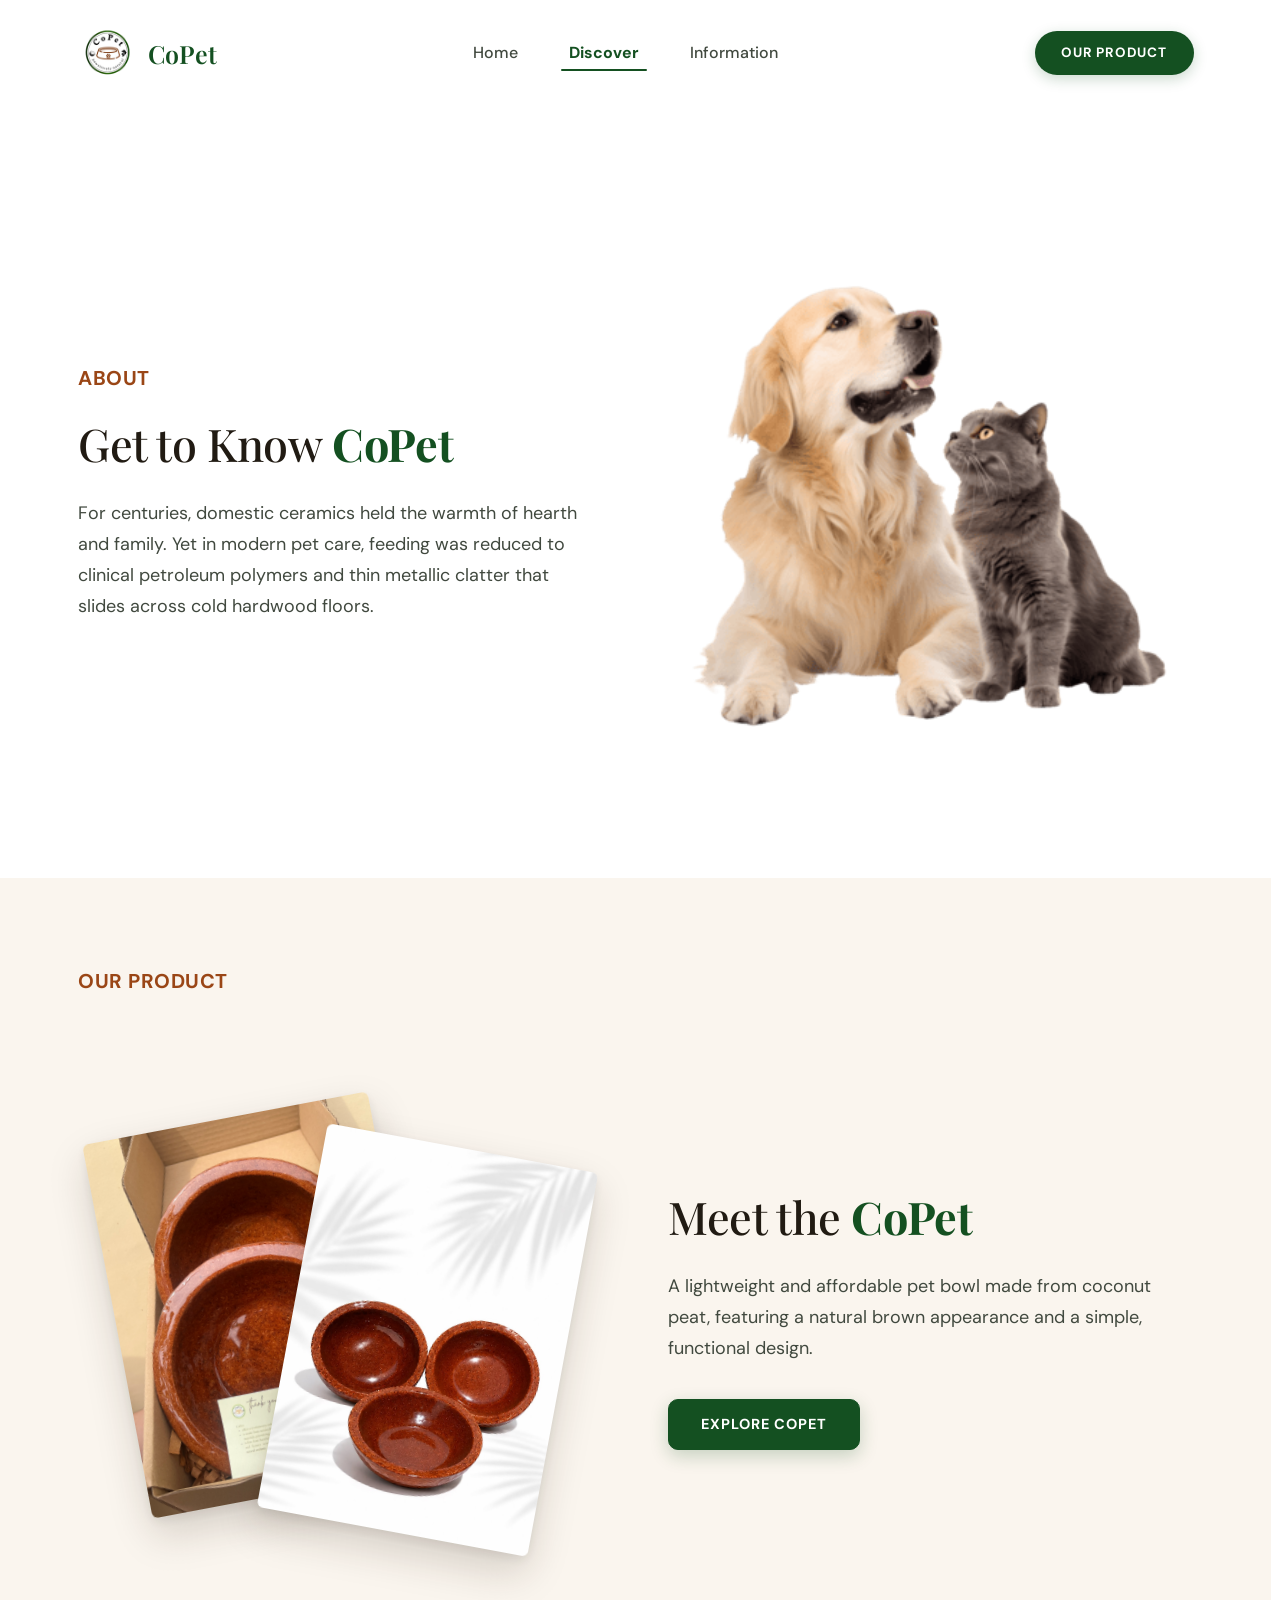
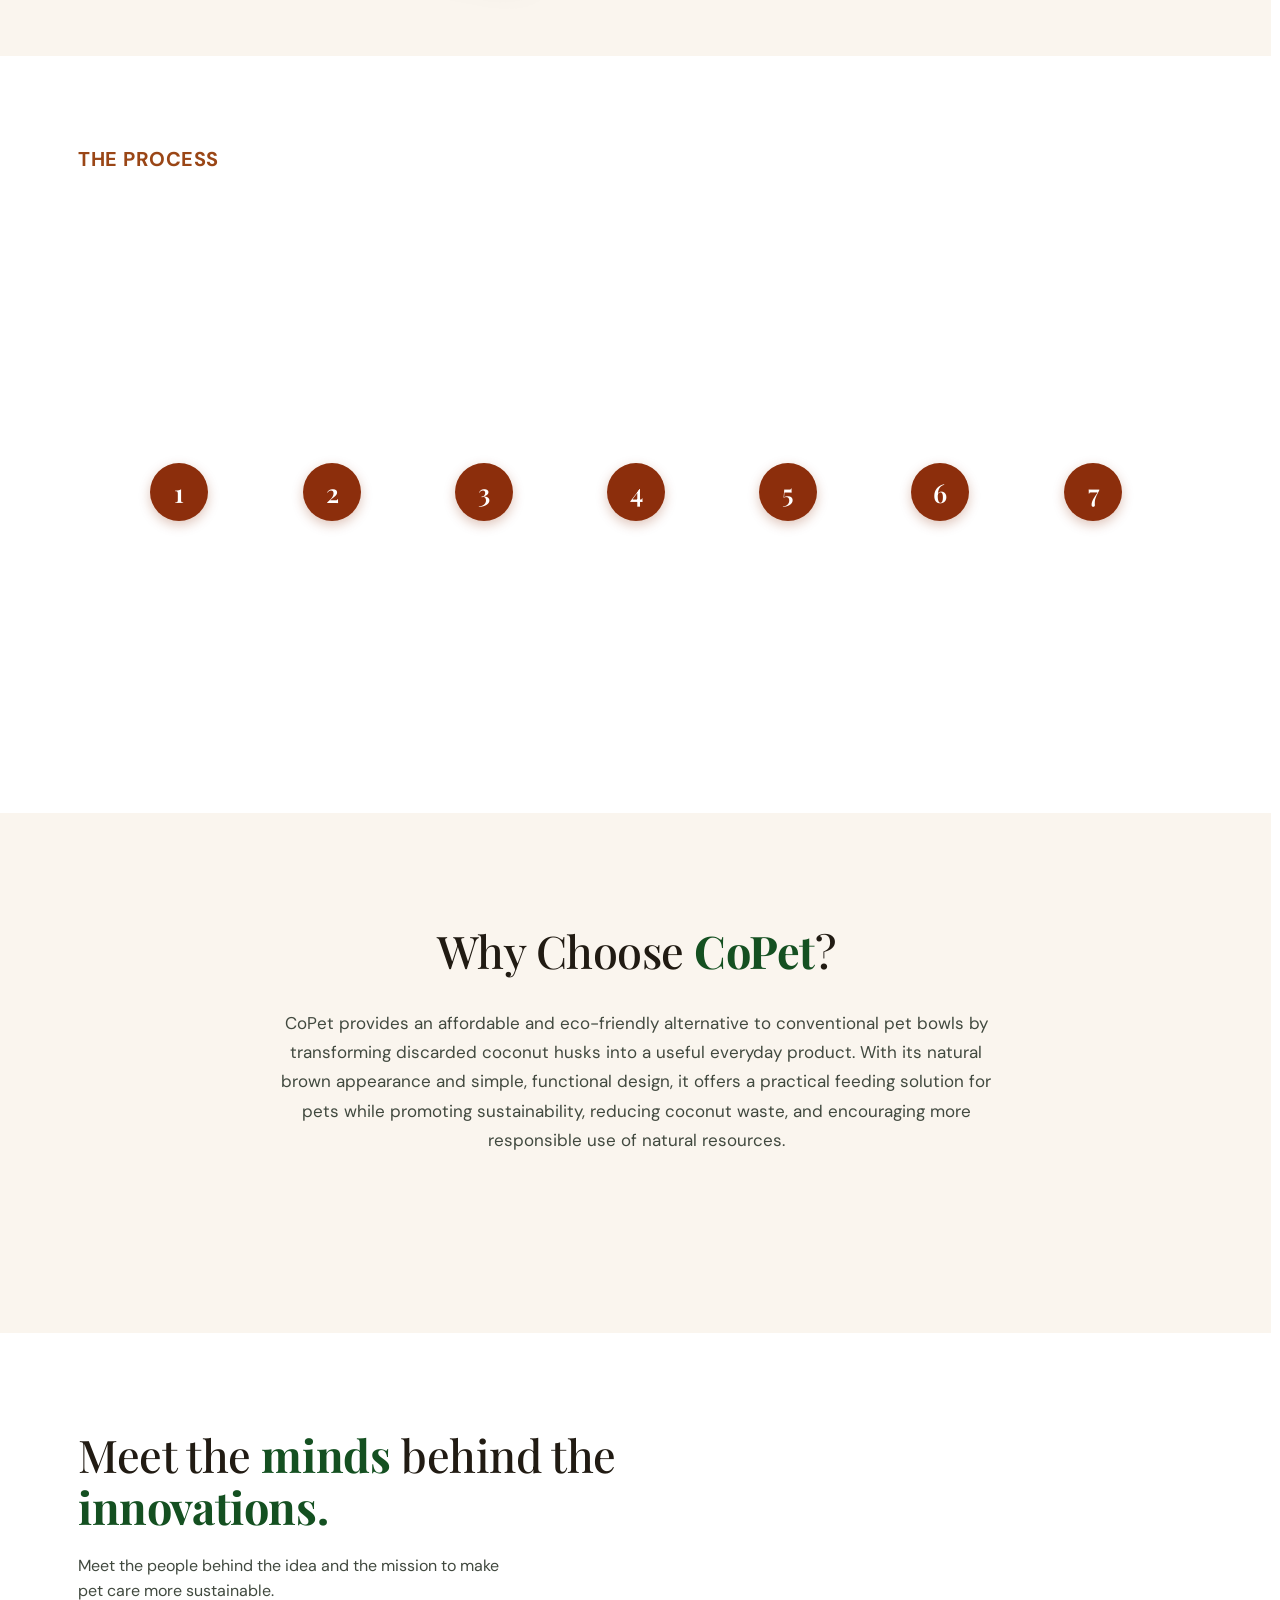
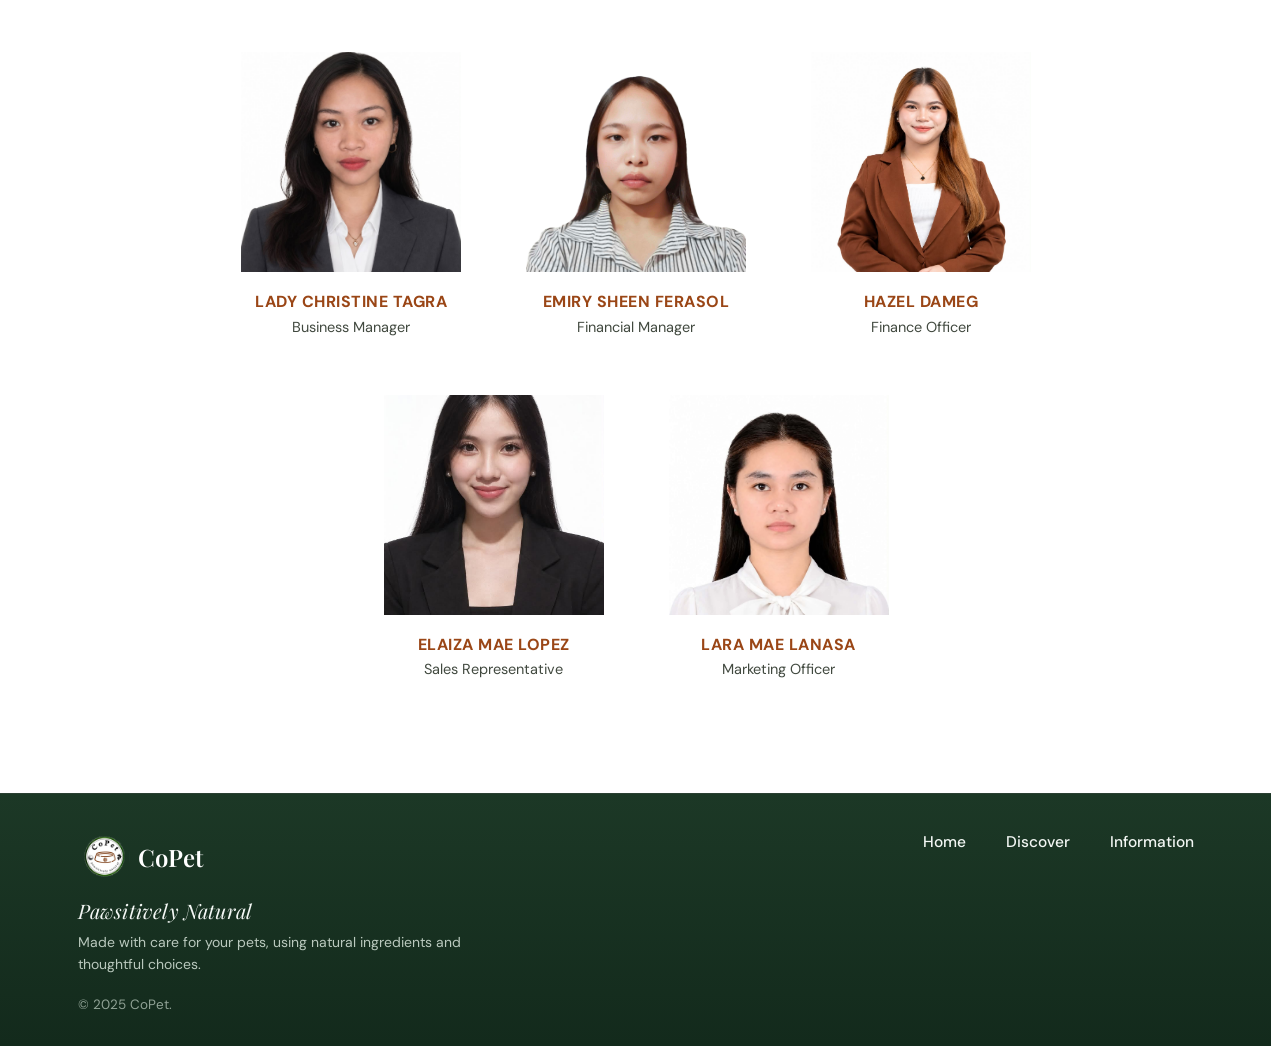
==== discover.html @ f526c0a9 "Initial commit" ====
<!DOCTYPE html>
<html lang="en">
<head>
  <meta charset="UTF-8">
  <meta name="viewport" content="width=device-width, initial-scale=1.0">
  <title>About CoPet - Get to Know CoPet</title>

  <!-- Bootstrap 5 CSS -->
  <link href="https://cdn.jsdelivr.net/npm/bootstrap@5.3.3/dist/css/bootstrap.min.css" rel="stylesheet" integrity="sha384-QWTKZyjpPEjISv5WaRU9OFeRpok6YctnYmDr5pNlyT2bRjXh0JMhjY6hW+ALEwIH" crossorigin="anonymous">

  <!-- Bootstrap Icons -->
  <link rel="stylesheet" href="https://cdn.jsdelivr.net/npm/bootstrap-icons@1.11.3/font/bootstrap-icons.min.css">

  <!-- Custom Stylesheet (Separated CSS) -->
  <link rel="stylesheet" href="css/style.css">
</head>
<body class="bg-white-page">

  <!-- =========================================================================
       HEADER / NAVBAR
       ========================================================================= -->
  <header class="site-header">
    <div class="container">
      <nav class="navbar navbar-expand-lg p-0 align-items-center">
        <!-- Brand Logo & Name -->
        <a class="brand-wrapper" href="index.html" aria-label="CoPet Home">
          <!-- Logo Image -->
          <img src="images/logo.png" alt="CoPet Logo" class="brand-logo-img">
          <span class="brand-title">CoPet</span>
        </a>

        <!-- Mobile Toggler -->
        <button class="navbar-toggler border-0 shadow-none" type="button" data-bs-toggle="collapse" data-bs-target="#navbarContent" aria-controls="navbarContent" aria-expanded="false" aria-label="Toggle navigation">
          <span class="navbar-toggler-icon"></span>
        </button>

        <!-- Navbar Links & Button -->
        <div class="collapse navbar-collapse" id="navbarContent">
          <!-- Centered 3 Horizontal Links: Home, Discover, Information -->
          <ul class="navbar-nav mx-auto align-items-center">
            <li class="nav-item">
              <a class="nav-link" href="index.html">Home</a>
            </li>
            <li class="nav-item">
              <a class="nav-link active" href="discover.html">Discover</a>
            </li>
            <li class="nav-item">
              <a class="nav-link" href="index.html#information">Information</a>
            </li>
          </ul>

          <!-- Right Action Button -->
          <div class="d-flex align-items-center mt-3 mt-lg-0">
            <a href="#our-product" class="btn btn-nav-product">Our Product</a>
          </div>
        </div>
      </nav>
    </div>
  </header>

  <!-- =========================================================================
       ABOUT SECTION
       ========================================================================= -->
  <main class="about-hero-section">
    <div class="container">
      <div class="row align-items-center g-4 g-lg-5">
        <!-- Left Content Column -->
        <div class="col-lg-6">
          <span class="about-label-badge scroll-reveal sr-from-left sr-d1">ABOUT</span>

          <h1 class="about-main-title scroll-reveal sr-d2">
            <span class="lead-text">Get to Know </span><span class="brand-accent">CoPet</span>
          </h1>

          <p class="about-main-description scroll-reveal sr-d3">
            For centuries, domestic ceramics held the warmth of hearth and family. Yet in modern pet care, feeding was reduced to clinical petroleum polymers and thin metallic clatter that slides across cold hardwood floors.
          </p>
        </div>

        <!-- Right Image Column -->
        <div class="col-lg-6 about-image-column scroll-reveal sr-from-right sr-d2">
          <div class="about-pets-container">
            <img 
              src="images/pets.jpg" 
              alt="Golden Retriever and British Shorthair Cat" 
              class="about-pets-image"
              width="504"
              height="504"
            >
          </div>
        </div>
      </div>
    </div>
  </main>

  <!-- =========================================================================
       OUR PRODUCT SECTION
       ========================================================================= -->
  <section id="our-product" class="our-product-section">
    <div class="container">
      <span class="product-label-badge scroll-reveal sr-from-left sr-d1">OUR PRODUCT</span>

      <div class="row align-items-center g-4 g-lg-5 mt-1">
        <!-- Left Column: Overlapping Images -->
        <div class="col-lg-6 product-overlap-column scroll-reveal sr-from-left sr-d2">
          <div class="product-cards-cluster">
            <div class="card-item card-tilt-left">
              <img src="images/product3.jpg" alt="CoPet Box Packaging" class="overlap-img">
            </div>
            <div class="card-item card-tilt-right">
              <img src="images/product2.jpg" alt="CoPet Coconut Peat Pet Bowls" class="overlap-img">
            </div>
          </div>
        </div>

        <!-- Right Column: Content -->
        <div class="col-lg-6 product-text-column scroll-reveal sr-from-right sr-d3">
          <h2 class="product-main-title">
            <span class="lead-text">Meet the </span><span class="brand-accent">CoPet</span>
          </h2>

          <p class="product-main-description">
            A lightweight and affordable pet bowl made from coconut peat, featuring a natural brown appearance and a simple, functional design.
          </p>

          <div class="product-cta-wrapper">
            <a href="index.html#home" class="btn btn-explore-copet">EXPLORE COPET</a>
          </div>
        </div>
      </div>
    </div>
  </section>

  <!-- =========================================================================
       THE PROCESS SECTION
       ========================================================================= -->
  <section id="process" class="innovation-process-section">
    <div class="container">
      <span class="process-label-badge scroll-reveal sr-from-left sr-d1">THE PROCESS</span>

      <h2 class="process-main-title scroll-reveal sr-d2">
        <span class="lead-text">Innovation </span><span class="brand-accent">Process</span>
      </h2>

      <!-- Timeline Track -->
      <div class="process-timeline-wrapper scroll-reveal sr-d3">
        <div class="process-timeline-track">
          <div class="timeline-horizontal-bar"></div>

          <div class="timeline-steps-container">
            <!-- Step 1 -->
            <div class="timeline-step step-top">
              <div class="step-content">
                <p class="step-desc">Gather coconut husks from local sources.</p>
                <h4 class="step-title">COLLECTION</h4>
              </div>
              <div class="step-stem"></div>
              <div class="step-node">1</div>
            </div>

            <!-- Step 2 -->
            <div class="timeline-step step-bottom">
              <div class="step-node">2</div>
              <div class="step-stem"></div>
              <div class="step-content">
                <h4 class="step-title">PREPARATION</h4>
                <p class="step-desc">Clean and process the husks into coconut peat.</p>
              </div>
            </div>

            <!-- Step 3 -->
            <div class="timeline-step step-top">
              <div class="step-content">
                <p class="step-desc">Combine the coconut peat with binding materials.</p>
                <h4 class="step-title">MIXING</h4>
              </div>
              <div class="step-stem"></div>
              <div class="step-node">3</div>
            </div>

            <!-- Step 4 -->
            <div class="timeline-step step-bottom">
              <div class="step-node">4</div>
              <div class="step-stem"></div>
              <div class="step-content">
                <h4 class="step-title">MOLDING</h4>
                <p class="step-desc">Shape the mixture into bowls.</p>
              </div>
            </div>

            <!-- Step 5 -->
            <div class="timeline-step step-top">
              <div class="step-content">
                <p class="step-desc">Allow the bowls to become firm</p>
                <h4 class="step-title">DRYING</h4>
              </div>
              <div class="step-stem"></div>
              <div class="step-node">5</div>
            </div>

            <!-- Step 6 -->
            <div class="timeline-step step-bottom">
              <div class="step-node">6</div>
              <div class="step-stem"></div>
              <div class="step-content">
                <h4 class="step-title">FINISHING</h4>
                <p class="step-desc">Sand the bowls, apply protective coating, and conduct quality inspection.</p>
              </div>
            </div>

            <!-- Step 7 -->
            <div class="timeline-step step-top">
              <div class="step-content">
                <p class="step-desc">Prepare the finished bowls for customers.</p>
                <h4 class="step-title">PACKAGING</h4>
              </div>
              <div class="step-stem"></div>
              <div class="step-node">7</div>
            </div>
          </div>
        </div>
      </div>
    </div>
  </section>

  <!-- =========================================================================
       WHY CHOOSE COPET SECTION
       ========================================================================= -->
  <section class="why-choose-section">
    <div class="container">
      <h2 class="why-choose-title scroll-reveal sr-d1">
        <span class="lead-text">Why Choose </span><span class="brand-accent">CoPet</span><span class="lead-text">?</span>
      </h2>

      <p class="why-choose-description scroll-reveal sr-d2">
        CoPet provides an affordable and eco-friendly alternative to conventional pet bowls by<br class="d-none d-md-block">
        transforming discarded coconut husks into a useful everyday product. With its natural<br class="d-none d-md-block">
        brown appearance and simple, functional design, it offers a practical feeding solution for<br class="d-none d-md-block">
        pets while promoting sustainability, reducing coconut waste, and encouraging more<br class="d-none d-md-block">
        responsible use of natural resources.
      </p>
    </div>

    <div class="why-choose-image-wrap scroll-reveal sr-from-right sr-d3">
      <!-- You mentioned having the pets image overflowing bottom right here -->
    </div>
  </section>

  <!-- =========================================================================
       TEAM SECTION (Meet the minds behind the innovations)
       ========================================================================= -->
  <section class="team-section">
    <div class="container">
      
      <!-- Section Header -->
      <div class="row mb-5 scroll-reveal sr-from-left sr-d1">
        <div class="col-lg-6">
          <h2 class="team-title">
            <span class="lead-text">Meet the </span><span class="brand-accent">minds</span><span class="lead-text"> behind the </span><span class="brand-accent">innovations.</span>
          </h2>
          <p class="team-description">
            Meet the people behind the idea and the mission to make pet care more sustainable.
          </p>
        </div>
      </div>

      <!-- Team Members Grid -->
      <div class="team-grid-wrapper scroll-reveal sr-d2">
        
        <!-- Top Row (3 Members) -->
        <div class="row justify-content-center gx-4 gy-5">
          <!-- Member 1 -->
          <div class="col-6 col-md-4 col-lg-3">
            <div class="team-card">
              <img src="images/1.jpg" alt="Lady Christine Tagra" class="team-img">
              <h3 class="team-name">LADY CHRISTINE TAGRA</h3>
              <p class="team-role">Business Manager</p>
            </div>
          </div>
          
          <!-- Member 2 -->
          <div class="col-6 col-md-4 col-lg-3">
            <div class="team-card">
              <img src="images/2.jpg" alt="Emiry Sheen Ferasol" class="team-img">
              <h3 class="team-name">EMIRY SHEEN FERASOL</h3>
              <p class="team-role">Financial Manager</p>
            </div>
          </div>
          
          <!-- Member 3 -->
          <div class="col-6 col-md-4 col-lg-3">
            <div class="team-card">
              <img src="images/3.jpg" alt="Hazel Dameg" class="team-img">
              <h3 class="team-name">HAZEL DAMEG</h3>
              <p class="team-role">Finance Officer</p>
            </div>
          </div>
        </div>

        <!-- Bottom Row (2 Members) -->
        <div class="row justify-content-center gx-4 gy-5 mt-2">
          <!-- Member 4 -->
          <div class="col-6 col-md-4 col-lg-3">
            <div class="team-card">
              <img src="images/4.jpg" alt="Elaiza Mae Lopez" class="team-img">
              <h3 class="team-name">ELAIZA MAE LOPEZ</h3>
              <p class="team-role">Sales Representative</p>
            </div>
          </div>
          
          <!-- Member 5 -->
          <div class="col-6 col-md-4 col-lg-3">
            <div class="team-card">
              <img src="images/5.jpg" alt="Lara Mae Lanasa" class="team-img">
              <h3 class="team-name">LARA MAE LANASA</h3>
              <p class="team-role">Marketing Officer</p>
            </div>
          </div>
        </div>

      </div>
    </div>
  </section>

  <!-- =========================================================================
       FOOTER
       ========================================================================= -->
  <footer id="information" class="site-footer">
    <div class="container">
      <div class="row align-items-start g-4">
        <!-- Left Side -->
        <div class="col-lg-7">
          <div class="d-flex align-items-center gap-2 mb-2">
            <img src="images/logo.png" alt="CoPet White Logo" class="footer-logo-img">
            <span class="footer-brand-title">CoPet</span>
          </div>

          <h3 class="footer-tagline">Pawsitively Natural</h3>

          <p class="footer-description">
            Made with care for your pets, using natural ingredients and thoughtful choices.
          </p>

          <p class="footer-copyright">
            &copy; 2025 CoPet.
          </p>
        </div>

        <!-- Right Side -->
        <div class="col-lg-5 d-flex justify-content-lg-end">
          <nav class="footer-nav" aria-label="Footer Navigation">
            <a href="index.html" class="footer-nav-link">Home</a>
            <a href="discover.html" class="footer-nav-link">Discover</a>
            <a href="index.html#information" class="footer-nav-link">Information</a>
          </nav>
        </div>
      </div>
    </div>
  </footer>

  <!-- Bootstrap 5 Bundle JS -->
  <script src="https://cdn.jsdelivr.net/npm/bootstrap@5.3.3/dist/js/bootstrap.bundle.min.js" integrity="sha384-YvpcrYf0tY3lHB60NNkmXc5s9fDVZLESaAA55NDzOxhy9GkcIdslK1eN7N6jIeHz" crossorigin="anonymous"></script>

  <!-- Custom JavaScript -->
  <script src="js/script.js"></script>
</body>
</html>
---- css/style.css ----
/* ==========================================================================
   CoPet - Modern Landing Page Stylesheet
   Separated CSS for Clean Customization & Maintenance
   ========================================================================== */

/* --- Google Fonts Import --- */
@import url('https://fonts.googleapis.com/css2?family=DM+Sans:ital,opsz,wght@0,9..40,400;0,9..40,500;0,9..40,700;1,9..40,400;1,9..40,700&family=Playfair+Display:ital,wght@0,400;0,500;0,600;0,700;1,400;1,600&display=swap');

/* --- Root Variables (Design Tokens from Specifications) --- */
:root {
  /* Colors */
  --color-primary: #145021;          /* CoPet Brand Green */
  --color-primary-hover: #0d3816;    /* Darker shade for hover */
  --color-primary-light: #1f6b30;    /* Lighter green accent */
  --color-heading: #211B13;          /* Dark rich text for headlines */
  --color-text-muted: #41493F;       /* Inactive nav / secondary body text */
  --color-body-text: #4A433D;        /* Hero paragraph text */
  --color-bg-base: #FAF5EE;          /* Creamy base background */
  --color-bg-gradient-peach: #FDE8D7;/* Warm glow accent */
  --color-white: #FFFFFF;
  --color-footer-bg: #1B3525;        /* Deep natural forest green for footer */
  --color-footer-text: #BAC9BE;      /* Muted footer copy */
  --color-footer-heading: #F3F7F4;

  /* Typography */
  --font-serif: 'Playfair Display', Georgia, serif;
  --font-sans: 'DM Sans', -apple-system, BlinkMacSystemFont, "Segoe UI", Roboto, sans-serif;

  /* Transitions */
  --transition-fast: 0.25s cubic-bezier(0.4, 0, 0.2, 1);
  --transition-smooth: 0.4s cubic-bezier(0.16, 1, 0.3, 1);
  --transition-bounce: 0.5s cubic-bezier(0.34, 1.56, 0.64, 1);
}

/* --- Base & Reset --- */
* {
  box-sizing: border-box;
  margin: 0;
  padding: 0;
}

::selection {
  background-color: var(--color-primary);
  color: #FFFFFF;
}

::-moz-selection {
  background-color: var(--color-primary);
  color: #FFFFFF;
}

/* Custom Smooth Scrollbar */
::-webkit-scrollbar {
  width: 9px;
}

::-webkit-scrollbar-track {
  background: var(--color-bg-base);
}

::-webkit-scrollbar-thumb {
  background: rgba(20, 80, 33, 0.45);
  border-radius: 6px;
  border: 2px solid var(--color-bg-base);
}

::-webkit-scrollbar-thumb:hover {
  background: var(--color-primary);
}

html {
  scroll-behavior: smooth;
  overflow-y: scroll; /* Locks scrollbar track so content never shifts horizontally between pages */
  scrollbar-gutter: stable;
}

body {
  font-family: var(--font-sans);
  background-color: var(--color-bg-base);
  color: var(--color-body-text);
  overflow-x: hidden;
  -webkit-font-smoothing: antialiased;
  -moz-osx-font-smoothing: grayscale;
  text-rendering: optimizeLegibility;
}

/* ==========================================================================
   HEADER & NAVBAR
   ========================================================================== */
.site-header {
  background: var(--color-bg-base);
  padding: 1.5rem 0 1rem 0;
  position: relative;
  z-index: 100;
  transition: all var(--transition-smooth);
}

.site-header.scrolled {
  position: sticky;
  top: 0;
  padding: 0.85rem 0;
  background: rgba(250, 245, 238, 0.92);
  backdrop-filter: blur(14px);
  -webkit-backdrop-filter: blur(14px);
  border-bottom: 1px solid rgba(20, 80, 33, 0.08);
  box-shadow: 0 4px 24px rgba(20, 80, 33, 0.05);
}

/* Brand Logo */
.brand-wrapper {
  display: inline-flex;
  align-items: center;
  gap: 0.75rem;
  text-decoration: none;
  transition: transform var(--transition-fast);
}

.brand-wrapper:hover {
  transform: scale(1.02);
}

.brand-logo-img {
  width: 58px;
  height: 58px;
  object-fit: contain;
  border-radius: 50%;
  transition: transform 0.4s cubic-bezier(0.34, 1.56, 0.64, 1);
}

.brand-wrapper:hover .brand-logo-img {
  transform: rotate(-8deg) scale(1.05);
}

.brand-title {
  font-family: var(--font-serif);
  font-weight: 600; /* Playfair Display semibold */
  font-size: 25px;   /* Exactly 25px */
  color: var(--color-primary); /* #145021 */
  letter-spacing: -0.2px;
  margin-bottom: 0;
  line-height: 1;
}

/* Navbar Nav Links */
.navbar-nav {
  gap: 2.2rem;
}

.navbar-nav .nav-item {
  display: flex;
  justify-content: center;
  align-items: center;
}

/* Stable item widths to prevent 1px micro-shift when toggling bold active state */
.navbar-nav .nav-item:nth-child(1) {
  min-width: 54px;
}
.navbar-nav .nav-item:nth-child(2) {
  min-width: 76px;
}
.navbar-nav .nav-item:nth-child(3) {
  min-width: 96px;
}

.nav-item .nav-link {
  font-family: var(--font-sans);
  font-size: 16px;
  font-weight: 500; /* Medium for inactive */
  color: var(--color-text-muted); /* #41493F */
  padding: 0.4rem 0;
  position: relative;
  transition: color var(--transition-fast);
  text-decoration: none;
  white-space: nowrap;
}

/* Inactive nav link hover */
.nav-item .nav-link:hover {
  color: var(--color-primary);
}

/* Active Nav Link State */
.nav-item .nav-link.active {
  font-weight: 700; /* Bold */
  color: var(--color-primary); /* #145021 */
}

/* Elegant active line indicator */
.nav-item .nav-link::after {
  content: '';
  position: absolute;
  bottom: 0;
  left: 0;
  width: 0;
  height: 2px;
  background-color: var(--color-primary);
  border-radius: 2px;
  transition: width var(--transition-smooth);
}

.nav-item .nav-link.active::after,
.nav-item .nav-link:hover::after {
  width: 100%;
}

/* Navbar Action Button: "Our Product" */
.btn-nav-product {
  background-color: var(--color-primary); /* #145021 */
  color: var(--color-white);
  font-family: var(--font-sans);
  font-size: 13.5px;
  font-weight: 700;
  text-transform: uppercase;
  letter-spacing: 0.8px;
  padding: 0.65rem 1.6rem;
  min-width: 136px; /* Stable width to eliminate any button size difference */
  text-align: center;
  border-radius: 30px; /* Pill shape as in mockup */
  border: 1px solid transparent;
  transition: all 0.35s cubic-bezier(0.16, 1, 0.3, 1);
  box-shadow: 0 4px 14px rgba(20, 80, 33, 0.22);
  display: inline-flex;
  align-items: center;
  justify-content: center;
  position: relative;
  overflow: hidden;
}

.btn-nav-product:hover {
  background-color: var(--color-primary-hover);
  color: var(--color-white);
  transform: translateY(-2px) scale(1.02);
  box-shadow: 0 8px 22px rgba(20, 80, 33, 0.35);
}

.btn-nav-product:active {
  transform: translateY(0);
}

/* ==========================================================================
   HERO SECTION
   ========================================================================== */
.hero-section {
  position: relative;
  background: radial-gradient(
    circle at 82% 45%,
    var(--color-bg-gradient-peach) 0%,
    rgba(253, 232, 215, 0.5) 35%,
    var(--color-bg-base) 70%
  );
  padding: 4.5rem 0 3.5rem 0;
  min-height: calc(100vh - 120px);
  display: flex;
  align-items: center;
  overflow: hidden;
}

/* Subtle background accent glow */
.hero-glow-blob {
  position: absolute;
  top: 10%;
  right: 2%;
  width: 580px;
  height: 580px;
  background: radial-gradient(circle, rgba(255, 215, 185, 0.55) 0%, rgba(253, 232, 215, 0.3) 45%, rgba(250, 245, 238, 0) 72%);
  filter: blur(60px);
  pointer-events: none;
  z-index: 1;
  animation: ambientFloat 9s ease-in-out infinite alternate;
}

@keyframes ambientFloat {
  0% { transform: translate(0, 0) scale(1); }
  50% { transform: translate(-25px, 18px) scale(1.06); }
  100% { transform: translate(15px, -15px) scale(0.96); }
}

.hero-content {
  position: relative;
  z-index: 2;
}

/* Hero Headline */
.hero-title {
  font-family: var(--font-serif);
  font-weight: 600; /* Playfair Display semibold */
  font-size: 50px;   /* 50px as requested */
  color: var(--color-heading); /* #211B13 */
  line-height: 1.15;
  letter-spacing: -0.025em;
  text-wrap: balance;
  margin-bottom: 1.75rem;
}

/* Hero Paragraph / Subtext */
.hero-description {
  font-family: var(--font-sans);
  font-weight: 400; /* DM Sans regular */
  font-size: 19px;   /* 19px as requested */
  color: var(--color-text-muted);
  line-height: 1.68;
  letter-spacing: -0.01em;
  max-width: 530px;
  margin-bottom: 2.5rem;
}

/* Hero CTA Button Container */
.hero-cta-wrapper {
  margin-top: 1rem;
}

/* Hero CTA Button (Discover CoPet) */
.btn-discover-copet {
  background-color: var(--color-primary); /* #145021 */
  color: var(--color-white);
  border-radius: 4px; /* Corner radius 4 as instructed */
  border: 1px solid var(--color-primary);
  font-family: var(--font-sans);
  font-size: 15px;
  font-weight: 700;
  letter-spacing: 1.2px;
  text-transform: uppercase;
  padding: 0.95rem 2.4rem; /* Slightly larger size as requested */
  display: inline-flex;
  align-items: center;
  justify-content: center;
  gap: 0.75rem;
  position: relative;
  overflow: hidden;
  transition: all 0.35s cubic-bezier(0.16, 1, 0.3, 1);
  box-shadow: 0 6px 16px rgba(20, 80, 33, 0.22);
  text-decoration: none;
  cursor: pointer;
}

/* Subtle gloss shimmer reflection on hover */
.btn-discover-copet::before {
  content: '';
  position: absolute;
  top: 0;
  left: -120%;
  width: 100%;
  height: 100%;
  background: linear-gradient(120deg, transparent, rgba(255, 255, 255, 0.2), transparent);
  transition: all 0.65s ease;
}

.btn-discover-copet:hover::before {
  left: 120%;
}

.btn-discover-copet .btn-arrow {
  color: var(--color-white);
  font-size: 18px;
  line-height: 1;
  transition: transform 0.3s cubic-bezier(0.16, 1, 0.3, 1);
}

.btn-discover-copet:hover {
  background-color: var(--color-primary-hover);
  color: var(--color-white);
  transform: translateY(-3px) scale(1.01);
  box-shadow: 0 12px 28px rgba(20, 80, 33, 0.35);
}

.btn-discover-copet:hover .btn-arrow {
  transform: translateX(7px);
}

.btn-discover-copet:active {
  transform: translateY(0) scale(0.99);
}

/* Centered CTA Section before Footer (Smooth layout transition) */
.hero-centered-action {
  text-align: center;
  padding: 2rem 0 3.5rem 0;
  position: relative;
  z-index: 5;
}

/* Hero Media / Image Column */
.hero-image-column {
  position: relative;
  z-index: 2;
  display: flex;
  align-items: center;
  justify-content: center;
}

.hero-image-container {
  position: relative;
  width: 100%;
  max-width: 580px;
  display: flex;
  justify-content: center;
  align-items: center;
}

/* Realistic floor contact shadow beneath bowls */
.product-floor-shadow {
  position: absolute;
  bottom: -10px;
  left: 12%;
  width: 76%;
  height: 34px;
  background: radial-gradient(ellipse at center, rgba(65, 28, 8, 0.28) 0%, rgba(65, 28, 8, 0.1) 45%, transparent 75%);
  filter: blur(10px);
  border-radius: 50%;
  pointer-events: none;
  z-index: 1;
  animation: shadowPulse 6s ease-in-out infinite alternate;
}

@keyframes shadowPulse {
  0% {
    transform: scale(1);
    opacity: 0.85;
  }
  50% {
    transform: scale(0.92);
    opacity: 0.65;
  }
  100% {
    transform: scale(0.85);
    opacity: 0.5;
  }
}

.hero-product-img {
  width: 100%;
  height: auto;
  display: block;
  position: relative;
  z-index: 2;
  filter: drop-shadow(0 22px 36px rgba(84, 39, 12, 0.16));
  animation: floatBowls 6s ease-in-out infinite alternate;
  will-change: transform;
}

/* Soft floating animation for bowls */
@keyframes floatBowls {
  0% {
    transform: translateY(0px) rotate(0deg);
  }
  50% {
    transform: translateY(-8px) rotate(0.4deg);
  }
  100% {
    transform: translateY(-14px) rotate(-0.3deg);
  }
}

/* ==========================================================================
   FOOTER (Sleeker reduced padding & clear PNG logo presentation)
   ========================================================================== */
.site-footer {
  background: linear-gradient(180deg, #1C3826 0%, #132A1C 100%); /* Deep rich gradient */
  color: var(--color-footer-text);
  padding: 2.3rem 0 1.9rem 0; /* Reduced, sleek & well-balanced padding */
  position: relative;
  z-index: 10;
  border-top: 1px solid rgba(255, 255, 255, 0.1);
}

.footer-brand-title {
  font-family: var(--font-serif);
  font-size: 24px;
  font-weight: 600;
  color: var(--color-white);
  margin-bottom: 0;
  line-height: 1;
}

/* Clear display for footer logo (shows actual PNG logo colors) */
.footer-logo-img {
  width: 52px;
  height: 52px;
  object-fit: contain;
  border-radius: 50%;
  transition: transform 0.4s cubic-bezier(0.34, 1.56, 0.64, 1);
}

.footer-logo-img:hover {
  transform: scale(1.08) rotate(-4deg);
}

/* Footer Tagline ("Pawsitively Natural") */
.footer-tagline {
  font-family: var(--font-serif);
  font-style: italic;
  font-weight: 400;
  font-size: 20px;
  color: var(--color-footer-heading);
  margin-top: 1rem;
  margin-bottom: 0.5rem;
  letter-spacing: 0.2px;
}

/* Footer Botanical Description */
.footer-description {
  font-family: var(--font-sans);
  font-size: 14px;
  font-weight: 400;
  color: var(--color-footer-text);
  line-height: 1.6;
  max-width: 440px;
  margin-bottom: 1.25rem;
}

/* Copyright notice */
.footer-copyright {
  font-family: var(--font-sans);
  font-size: 13.5px;
  color: rgba(186, 201, 190, 0.75);
  margin-bottom: 0;
}

/* Footer Navigation Links */
.footer-nav {
  display: flex;
  align-items: center;
  gap: 2.5rem;
}

.footer-nav-link {
  font-family: var(--font-sans);
  font-size: 15.5px;
  font-weight: 500;
  color: var(--color-footer-heading);
  text-decoration: none;
  transition: all var(--transition-fast);
  position: relative;
  padding-bottom: 2px;
}

.footer-nav-link:hover {
  color: var(--color-white);
  transform: translateY(-1px);
}

.footer-nav-link::after {
  content: '';
  position: absolute;
  bottom: 0;
  left: 0;
  width: 0;
  height: 1.5px;
  background-color: var(--color-white);
  transition: width var(--transition-fast);
}

.footer-nav-link:hover::after {
  width: 100%;
}

/* ==========================================================================
   ABOUT / DISCOVER PAGE (Pure #FFFFFF Background & Layout)
   ========================================================================== */
body.bg-white-page {
  background-color: #FFFFFF !important;
}

body.bg-white-page .site-header {
  background-color: #FFFFFF !important;
}

body.bg-white-page .site-header.scrolled {
  background-color: rgba(255, 255, 255, 0.95) !important;
  border-bottom: 1px solid rgba(0, 0, 0, 0.06);
}

.about-hero-section {
  background-color: #FFFFFF;
  padding: 5rem 0 4.5rem 0;
  min-height: calc(100vh - 120px);
  display: flex;
  align-items: center;
}

/* ABOUT Eyebrow */
.about-label-badge {
  font-family: var(--font-sans);
  font-weight: 700; /* DM Sans bold */
  font-size: 20px;   /* size 20 */
  color: #9A4616;    /* color 9A4616 */
  letter-spacing: 0.5px;
  text-transform: uppercase;
  margin-bottom: 1.5rem;
  display: block;
}

/* Get to Know CoPet */
.about-main-title {
  font-family: var(--font-serif);
  font-size: 45px;   /* 45px */
  line-height: 1.18;
  letter-spacing: -0.4px;
  margin-bottom: 1.75rem;
}

.about-main-title .lead-text {
  font-weight: 500;  /* medium */
  color: #211B13;   /* 211B13 */
}

.about-main-title .brand-accent {
  font-weight: 700;  /* bold */
  color: #145021;   /* 145021 */
}

/* Paragraph text */
.about-main-description {
  font-family: var(--font-sans);
  font-weight: 400;  /* regular */
  font-size: 18px;
  line-height: 1.72;
  color: #41493F;
  max-width: 520px;
  margin-bottom: 0;
}

/* Pets image wrapper */
.about-image-column {
  display: flex;
  align-items: center;
  justify-content: center;
}

.about-pets-container {
  width: 504px;
  height: 504px;
  max-width: 100%;
  display: flex;
  align-items: center;
  justify-content: center;
}

.about-pets-image {
  width: 504px;
  height: 504px;
  max-width: 100%;
  aspect-ratio: 1 / 1;
  object-fit: contain;
  display: block;
  transition: transform var(--transition-smooth);
}

.about-pets-image:hover {
  transform: scale(1.02);
}

/* ==========================================================================
   OUR PRODUCT SECTION (#FAF5EE Background & Overlapping Photos)
   ========================================================================== */
.our-product-section {
  background-color: var(--color-bg-base); /* Signature warm cream #FAF5EE */
  padding: 5.5rem 0 6rem 0;
  position: relative;
  overflow: hidden;
}

/* OUR PRODUCT Eyebrow */
.product-label-badge {
  font-family: var(--font-sans);
  font-weight: 700; /* DM Sans bold */
  font-size: 20px;   /* size 20 */
  color: #9A4616;    /* color 9A4616 */
  letter-spacing: 0.5px;
  text-transform: uppercase;
  margin-bottom: 2rem;
  display: inline-block;
}

/* Overlapping Photos Cluster */
.product-overlap-column {
  display: flex;
  justify-content: center;
  align-items: center;
}

.product-cards-cluster {
  position: relative;
  width: 100%;
  max-width: 520px;
  height: 480px;
  display: flex;
  align-items: center;
  justify-content: center;
}

.card-item {
  position: absolute;
  border-radius: 6px;
  overflow: hidden;
  box-shadow: 0 18px 40px rgba(45, 25, 12, 0.18), 0 4px 12px rgba(0, 0, 0, 0.08);
  transition: transform 0.4s cubic-bezier(0.16, 1, 0.3, 1), box-shadow 0.4s ease;
  will-change: transform;
}

/* Left Card: product3.jpg tilted -10.7deg */
.card-tilt-left {
  width: 290px;
  height: 380px;
  left: 30px;
  top: 35px;
  z-index: 1;
  transform: rotate(-10.7deg);
}

.card-tilt-left:hover {
  transform: rotate(-10.7deg) scale(1.03);
  z-index: 3;
  box-shadow: 0 24px 50px rgba(45, 25, 12, 0.25);
}

/* Right Card: product2.jpg tilted 10.52deg */
.card-tilt-right {
  width: 275px;
  height: 390px;
  right: 40px;
  bottom: 25px;
  z-index: 2;
  transform: rotate(10.52deg);
}

.card-tilt-right:hover {
  transform: rotate(10.52deg) scale(1.03);
  z-index: 4;
  box-shadow: 0 26px 52px rgba(45, 25, 12, 0.28);
}

.overlap-img {
  width: 100%;
  height: 100%;
  object-fit: cover;
  display: block;
}

/* Right Column Content */
.product-text-column {
  padding-left: 2rem;
}

/* Meet the CoPet */
.product-main-title {
  font-family: var(--font-serif);
  font-size: 45px;
  line-height: 1.18;
  letter-spacing: -0.4px;
  margin-bottom: 1.75rem;
}

.product-main-title .lead-text {
  font-weight: 500;  /* medium */
  color: #211B13;   /* 211B13 */
}

.product-main-title .brand-accent {
  font-weight: 700;  /* bold */
  color: #145021;   /* 145021 */
}

/* Description Text */
.product-main-description {
  font-family: var(--font-sans);
  font-weight: 400;  /* regular */
  font-size: 18px;
  line-height: 1.72;
  color: #41493F;
  max-width: 510px;
  margin-bottom: 2.2rem;
}

/* EXPLORE COPET Button (radius: 10px, background: #145021) */
.btn-explore-copet {
  background-color: #145021; /* 145021 */
  color: #FFFFFF;
  border-radius: 10px;      /* corner radius is 10 */
  border: 1px solid #145021;
  font-family: var(--font-sans);
  font-size: 14.5px;
  font-weight: 700;
  letter-spacing: 1px;
  text-transform: uppercase;
  padding: 0.85rem 2rem;
  display: inline-flex;
  align-items: center;
  justify-content: center;
  text-decoration: none;
  box-shadow: 0 6px 18px rgba(20, 80, 33, 0.22);
  transition: all 0.35s cubic-bezier(0.16, 1, 0.3, 1);
  cursor: pointer;
}

.btn-explore-copet:hover {
  background-color: var(--color-primary-hover);
  color: #FFFFFF;
  transform: translateY(-2px);
  box-shadow: 0 10px 24px rgba(20, 80, 33, 0.32);
}

.btn-explore-copet:active {
  transform: translateY(0);
}

/* ==========================================================================
   INNOVATION PROCESS SECTION (#FFFFFF Background & Interactive Timeline)
   ========================================================================== */
.innovation-process-section {
  background-color: #FFFFFF;
  padding: 5.5rem 0 6rem 0;
  position: relative;
}

/* THE PROCESS Eyebrow */
.process-label-badge {
  font-family: var(--font-sans);
  font-weight: 700; /* DM Sans bold */
  font-size: 20px;   /* size 20 */
  color: #9A4616;    /* color 9A4616 */
  letter-spacing: 0.5px;
  text-transform: uppercase;
  margin-bottom: 0.5rem;
  display: block;
}

/* Innovation Process Title */
.process-main-title {
  font-family: var(--font-serif);
  font-size: 45px;
  line-height: 1.2;
  letter-spacing: -0.4px;
  margin-bottom: 3.5rem;
}

.process-main-title .lead-text {
  font-weight: 500;  /* medium */
  color: #211B13;   /* 211B13 */
}

.process-main-title .brand-accent {
  font-weight: 700;  /* bold */
  color: #145021;   /* 145021 */
}

/* Timeline Horizontal Track Wrapper */
.process-timeline-wrapper {
  position: relative;
  width: 100%;
  overflow-x: auto;
  overflow-y: hidden;
  padding: 10px 0 35px 0;
  -webkit-overflow-scrolling: touch;
}

.process-timeline-wrapper::-webkit-scrollbar {
  height: 6px;
}
.process-timeline-wrapper::-webkit-scrollbar-track {
  background: rgba(0, 0, 0, 0.04);
  border-radius: 4px;
}
.process-timeline-wrapper::-webkit-scrollbar-thumb {
  background: rgba(140, 46, 12, 0.35);
  border-radius: 4px;
}

.process-timeline-track {
  position: relative;
  min-width: 980px;
  height: 380px;
  display: flex;
  align-items: center;
  padding: 0 30px;
  margin: 0 auto;
}

/* Horizontal Connecting Bar */
.timeline-horizontal-bar {
  position: absolute;
  top: 50%;
  left: 60px;
  width: calc(100% - 120px);
  height: 4.5px;
  background-color: #8C2E0C;
  transform: translateY(-50%) scaleX(0); /* Starts hidden, grows on scroll */
  transform-origin: left center;
  z-index: 1;
  border-radius: 4px;
  transition: transform 1.6s cubic-bezier(0.16, 1, 0.3, 1);
  will-change: transform;
}

/* 7 Steps Container */
.timeline-steps-container {
  display: flex;
  justify-content: space-between;
  align-items: center;
  position: relative;
  z-index: 2;
  width: 100%;
}

.timeline-step {
  position: relative;
  width: 13.5%;
  display: flex;
  flex-direction: column;
  align-items: center;
  justify-content: center;
}

/* Circle Node */
.step-node {
  width: 58px;
  height: 58px;
  border-radius: 50%;
  background-color: #8C2E0C;
  color: #FFFFFF;
  font-family: var(--font-serif);
  font-size: 26px;
  font-weight: 600;
  display: flex;
  align-items: center;
  justify-content: center;
  position: relative;
  z-index: 3;
  box-shadow: 0 4px 12px rgba(140, 46, 12, 0.28);
  transform: scale(0); /* Pop in on scroll */
  opacity: 0;
  transition: transform 0.45s cubic-bezier(0.34, 1.56, 0.64, 1), opacity 0.35s ease, background-color 0.3s ease;
  user-select: none;
  cursor: default;
  will-change: transform, opacity;
}

.step-node:hover {
  transform: scale(1.15) !important;
  background-color: #A63B12;
}

/* Stems */
.step-top .step-stem {
  position: absolute;
  bottom: 58px;
  width: 4px;
  height: 24px;
  background-color: #8C2E0C;
  transform: scaleY(0);
  transform-origin: bottom center;
  transition: transform 0.35s cubic-bezier(0.16, 1, 0.3, 1);
  z-index: 2;
  will-change: transform;
}

.step-bottom .step-stem {
  position: absolute;
  top: 58px;
  width: 4px;
  height: 24px;
  background-color: #8C2E0C;
  transform: scaleY(0);
  transform-origin: top center;
  transition: transform 0.35s cubic-bezier(0.16, 1, 0.3, 1);
  z-index: 2;
  will-change: transform;
}

/* Top Content Placement (Odd Steps 1, 3, 5, 7) */
.step-top .step-content {
  position: absolute;
  bottom: 86px;
  left: 50%;
  transform: translateX(-50%) translateY(14px);
  opacity: 0;
  width: 135px;
  text-align: center;
  display: flex;
  flex-direction: column;
  align-items: center;
  transition: opacity 0.45s cubic-bezier(0.16, 1, 0.3, 1), transform 0.45s cubic-bezier(0.16, 1, 0.3, 1);
  will-change: transform, opacity;
}

/* Bottom Content Placement (Even Steps 2, 4, 6) */
.step-bottom .step-content {
  position: absolute;
  top: 86px;
  left: 50%;
  transform: translateX(-50%) translateY(-14px);
  opacity: 0;
  width: 145px;
  text-align: center;
  display: flex;
  flex-direction: column;
  align-items: center;
  transition: opacity 0.45s cubic-bezier(0.16, 1, 0.3, 1), transform 0.45s cubic-bezier(0.16, 1, 0.3, 1);
  will-change: transform, opacity;
}

/* --- Active Scroll-Triggered Animation State --- */
.process-timeline-track.animate-in .timeline-horizontal-bar {
  transform: translateY(-50%) scaleX(1);
}

.process-timeline-track.animate-in .step-node {
  transform: scale(1);
  opacity: 1;
}

.process-timeline-track.animate-in .step-stem {
  transform: scaleY(1);
}

.process-timeline-track.animate-in .step-top .step-content,
.process-timeline-track.animate-in .step-bottom .step-content {
  opacity: 1;
  transform: translateX(-50%) translateY(0);
}

/* Staggered Timing (Sequence draws as the line travels across 1 to 7) */
.process-timeline-track.animate-in .timeline-step:nth-child(1) .step-node { transition-delay: 0.12s; }
.process-timeline-track.animate-in .timeline-step:nth-child(1) .step-stem { transition-delay: 0.22s; }
.process-timeline-track.animate-in .timeline-step:nth-child(1) .step-content { transition-delay: 0.28s; }

.process-timeline-track.animate-in .timeline-step:nth-child(2) .step-node { transition-delay: 0.36s; }
.process-timeline-track.animate-in .timeline-step:nth-child(2) .step-stem { transition-delay: 0.46s; }
.process-timeline-track.animate-in .timeline-step:nth-child(2) .step-content { transition-delay: 0.52s; }

.process-timeline-track.animate-in .timeline-step:nth-child(3) .step-node { transition-delay: 0.60s; }
.process-timeline-track.animate-in .timeline-step:nth-child(3) .step-stem { transition-delay: 0.70s; }
.process-timeline-track.animate-in .timeline-step:nth-child(3) .step-content { transition-delay: 0.76s; }

.process-timeline-track.animate-in .timeline-step:nth-child(4) .step-node { transition-delay: 0.84s; }
.process-timeline-track.animate-in .timeline-step:nth-child(4) .step-stem { transition-delay: 0.94s; }
.process-timeline-track.animate-in .timeline-step:nth-child(4) .step-content { transition-delay: 1.00s; }

.process-timeline-track.animate-in .timeline-step:nth-child(5) .step-node { transition-delay: 1.08s; }
.process-timeline-track.animate-in .timeline-step:nth-child(5) .step-stem { transition-delay: 1.18s; }
.process-timeline-track.animate-in .timeline-step:nth-child(5) .step-content { transition-delay: 1.24s; }

.process-timeline-track.animate-in .timeline-step:nth-child(6) .step-node { transition-delay: 1.32s; }
.process-timeline-track.animate-in .timeline-step:nth-child(6) .step-stem { transition-delay: 1.42s; }
.process-timeline-track.animate-in .timeline-step:nth-child(6) .step-content { transition-delay: 1.48s; }

.process-timeline-track.animate-in .timeline-step:nth-child(7) .step-node { transition-delay: 1.56s; }
.process-timeline-track.animate-in .timeline-step:nth-child(7) .step-stem { transition-delay: 1.66s; }
.process-timeline-track.animate-in .timeline-step:nth-child(7) .step-content { transition-delay: 1.72s; }

/* Step Title */
.step-title {
  font-family: var(--font-sans);
  font-weight: 700;
  font-size: 14.5px;
  color: #9A4616;
  letter-spacing: 0.5px;
  text-transform: uppercase;
  margin-bottom: 0.4rem;
  line-height: 1.25;
}

.step-bottom .step-title {
  margin-top: 0.2rem;
  margin-bottom: 0.4rem;
}

/* Step Description */
.step-desc {
  font-family: var(--font-sans);
  font-weight: 400;
  font-size: 13.5px;
  color: #41493F;
  line-height: 1.45;
  margin-bottom: 0;
}

/* ==========================================================================
   PAGE ENTRANCE ANIMATIONS
   ========================================================================== */
.fade-in-up {
  opacity: 0;
  transform: translateY(24px);
  animation: fadeInUp 0.9s cubic-bezier(0.16, 1, 0.3, 1) forwards;
}

.delay-1 {
  animation-delay: 0.12s;
}

.delay-2 {
  animation-delay: 0.25s;
}

.delay-3 {
  animation-delay: 0.4s;
}

.delay-4 {
  animation-delay: 0.55s;
}

@keyframes fadeInUp {
  from {
    opacity: 0;
    transform: translateY(24px);
  }
  to {
    opacity: 1;
    transform: translateY(0);
  }
}

/* ==========================================================================
   SCROLL-REVEAL — Bi-directional fade (up on enter, away on exit)
   Applied via IntersectionObserver in script.js
   ========================================================================== */

/* Base hidden state: translated down, invisible */
.scroll-reveal {
  opacity: 0;
  transform: translateY(32px);
  transition:
    opacity 0.72s cubic-bezier(0.16, 1, 0.3, 1),
    transform 0.72s cubic-bezier(0.16, 1, 0.3, 1);
  will-change: opacity, transform;
}

/* Visible state: fully shown, in place */
.scroll-reveal.sr-visible {
  opacity: 1;
  transform: translateY(0) !important;
}

/* Exit state scrolling back up: drift slightly upward */
.scroll-reveal.sr-exit-up {
  opacity: 0;
  transform: translateY(-18px) !important;
  transition:
    opacity 0.45s cubic-bezier(0.4, 0, 1, 1),
    transform 0.45s cubic-bezier(0.4, 0, 1, 1);
}

/* Exit state scrolling back down (re-entering from top): drift down */
.scroll-reveal.sr-exit-down {
  opacity: 0;
  transform: translateY(32px) !important;
  transition:
    opacity 0.45s cubic-bezier(0.4, 0, 1, 1),
    transform 0.45s cubic-bezier(0.4, 0, 1, 1);
}

/* --- Slide variants (override base translateY) --- */
.scroll-reveal.sr-from-left {
  transform: translateX(-36px);
}
.scroll-reveal.sr-from-left.sr-exit-up,
.scroll-reveal.sr-from-left.sr-exit-down {
  transform: translateX(-36px) !important;
}

.scroll-reveal.sr-from-right {
  transform: translateX(36px);
}
.scroll-reveal.sr-from-right.sr-exit-up,
.scroll-reveal.sr-from-right.sr-exit-down {
  transform: translateX(36px) !important;
}

/* --- Stagger delay variants --- */
.scroll-reveal.sr-d1 { transition-delay: 0.00s; }
.scroll-reveal.sr-d2 { transition-delay: 0.10s; }
.scroll-reveal.sr-d3 { transition-delay: 0.20s; }
.scroll-reveal.sr-d4 { transition-delay: 0.32s; }
.scroll-reveal.sr-d5 { transition-delay: 0.44s; }

/* On exit, remove delay so fade-out is instant/snappy */
.scroll-reveal.sr-exit-up,
.scroll-reveal.sr-exit-down {
  transition-delay: 0s !important;
}

/* Button click ripple animation */
@keyframes ripple {
  to {
    transform: scale(4);
    opacity: 0;
  }
}

/* ==========================================================================
   WHY CHOOSE COPET SECTION
   ========================================================================== */
.why-choose-section {
  background-color: var(--color-bg-base); /* #FAF5EE — same as Our Product */
  padding: 7rem 0 0 0;                    /* generous top padding, no bottom (image bleeds) */
  position: relative;
  overflow: hidden;
  min-height: 520px;
}

/* Centered heading */
.why-choose-title {
  font-family: var(--font-serif);
  font-size: 45px;
  line-height: 1.15;
  text-align: center;
  color: var(--color-heading); /* #211B13 */
  margin-bottom: 2rem;
  letter-spacing: -0.5px;
}

.why-choose-title .lead-text {
  font-weight: 500;
  color: var(--color-heading);
}

.why-choose-title .brand-accent {
  font-weight: 700;
  color: var(--color-primary); /* #145021 */
}

/* Centered description */
.why-choose-description {
  font-family: var(--font-sans);
  font-weight: 400;
  font-size: 17px;
  line-height: 1.72;
  color: var(--color-text-muted); /* #41493F */
  text-align: center;
  max-width: 850px; /* INCREASED width so the requested line breaks don't prematurely wrap */
  margin: 0 auto 0 auto;
}

/* Image anchored bottom-right, partially peeking up */
.why-choose-image-wrap {
  position: absolute;
  bottom: 0;
  right: 0;
  width: 541px;
  height: 505px;
  pointer-events: none;
  /* Override scroll-reveal translateX so it slides from the right */
}

.why-choose-pets-img {
  width: 541px;
  height: 505px;
  object-fit: cover;
  object-position: top center;
  display: block;
}

/* ==========================================================================
   TEAM SECTION (Meet the minds...)
   ========================================================================== */
.team-section {
  background-color: #FFFFFF;
  padding: 6rem 0 7rem 0;
  position: relative;
}

.team-title {
  font-family: var(--font-serif);
  font-size: 45px;
  line-height: 1.15;
  color: var(--color-heading);
  letter-spacing: -0.4px;
  margin-bottom: 1.25rem;
}

.team-title .lead-text {
  font-weight: 500;
  color: var(--color-heading);
}

.team-title .brand-accent {
  font-weight: 700;
  color: var(--color-primary);
}

.team-description {
  font-family: var(--font-sans);
  font-weight: 400;
  font-size: 16px;
  line-height: 1.6;
  color: var(--color-text-muted);
  max-width: 440px;
  margin-bottom: 0;
}

.team-card {
  text-align: center;
  display: flex;
  flex-direction: column;
  align-items: center;
}

.team-img {
  width: 220px;
  height: 220px;
  object-fit: cover;
  margin-bottom: 1.25rem;
  transition: transform var(--transition-smooth);
}

.team-card:hover .team-img {
  transform: translateY(-4px) scale(1.02);
}

.team-name {
  font-family: var(--font-sans);
  font-weight: 700;
  font-size: 16px;
  color: #9A4616; /* Rust/Orange color matching design */
  text-transform: uppercase;
  margin-bottom: 0.35rem;
  letter-spacing: 0.5px;
}

.team-role {
  font-family: var(--font-sans);
  font-weight: 400;
  font-size: 14.5px;
  color: var(--color-text-muted);
  margin-bottom: 0;
}

/* ==========================================================================
   RESPONSIVE MEDIA QUERIES
   ========================================================================== */
@media (max-width: 991.98px) {
  .site-header {
    padding: 1rem 0;
  }
  
  .navbar-collapse {
    background: var(--color-bg-base);
    padding: 1.25rem;
    border-radius: 12px;
    margin-top: 1rem;
    box-shadow: 0 10px 30px rgba(0, 0, 0, 0.08);
  }

  .navbar-nav {
    gap: 1rem;
    margin-bottom: 1.25rem;
  }

  .hero-section {
    padding: 3rem 0;
    text-align: center;
  }

  .hero-title {
    font-size: 38px;
  }

  .hero-description {
    margin-left: auto;
    margin-right: auto;
    font-size: 17px;
  }

  .hero-image-column {
    margin-top: 2.5rem;
  }

  .hero-image-container {
    max-width: 420px;
    margin: 0 auto;
  }

  .footer-nav {
    justify-content: flex-start;
    margin-top: 2rem;
    flex-wrap: wrap;
    gap: 1.5rem;
  }

  /* About Page Mobile */
  .about-hero-section {
    padding: 3.5rem 0 3rem 0;
  }

  .about-label-badge {
    font-size: 18px;
    margin-bottom: 1rem;
  }

  .about-main-title {
    font-size: 34px;
    margin-bottom: 1.25rem;
  }

  .about-main-description {
    font-size: 16px;
  }

  .about-pets-container {
    width: 100%;
    height: auto;
    max-width: 400px;
    margin: 2.5rem auto 0 auto;
  }

  .about-pets-image {
    width: 100%;
    height: auto;
  }

  /* Our Product Section Mobile */
  .our-product-section {
    padding: 3.5rem 0 3.5rem 0;
  }

  .product-text-column {
    padding-left: 0;
    margin-top: 2rem;
    text-align: center;
  }

  .product-main-title {
    font-size: 34px;
    margin-bottom: 1.25rem;
  }

  .product-main-description {
    font-size: 16px;
    margin-left: auto;
    margin-right: auto;
    margin-bottom: 1.75rem;
  }

  .product-cards-cluster {
    height: 380px;
    max-width: 380px;
  }

  .card-tilt-left {
    width: 210px;
    height: 290px;
    left: 10px;
    top: 20px;
  }

  .card-tilt-right {
    width: 200px;
    height: 295px;
    right: 15px;
    bottom: 15px;
  }

  .btn-explore-copet {
    width: 100%;
    max-width: 280px;
  }

  /* Innovation Process Mobile */
  .innovation-process-section {
    padding: 3.5rem 0 3.5rem 0;
  }

  .process-main-title {
    font-size: 34px;
    margin-bottom: 2rem;
  }

  /* Why Choose CoPet Mobile */
  .why-choose-section {
    padding: 4rem 0 0 0;
    min-height: 400px;
  }

  .why-choose-title {
    font-size: 32px;
    margin-bottom: 1.5rem;
  }

  .why-choose-description {
    font-size: 15.5px;
    max-width: 92%;
    margin: 0 auto;
  }

  .why-choose-image-wrap {
    width: 300px;
    height: 280px;
    right: 0;
  }

  .why-choose-pets-img {
    width: 300px;
    height: 280px;
  }

  /* Team Section Mobile */
  .team-section {
    padding: 4rem 0;
    text-align: center;
  }

  .team-title {
    font-size: 34px;
  }

  .team-description {
    margin-left: auto;
    margin-right: auto;
    margin-bottom: 2rem;
  }

  .team-img {
    width: 180px;
    height: 180px;
  }
}

@media (max-width: 575.98px) {
  .process-main-title {
    font-size: 28px;
  }

  .process-label-badge {
    font-size: 16px;
  }
  .product-cards-cluster {
    height: 310px;
    max-width: 310px;
  }

  .card-tilt-left {
    width: 170px;
    height: 235px;
    left: 5px;
    top: 15px;
  }

  .card-tilt-right {
    width: 165px;
    height: 240px;
    right: 5px;
    bottom: 10px;
  }

  .product-main-title {
    font-size: 28px;
  }

  .product-main-description {
    font-size: 15.5px;
  }
  .about-main-title {
    font-size: 28px;
  }

  .about-label-badge {
    font-size: 16px;
  }

  .about-pets-container {
    max-width: 320px;
    margin-top: 2rem;
  }
  .hero-title {
    font-size: 32px;
  }

  .hero-description {
    font-size: 16px;
  }

  .btn-discover-copet {
    width: 100%;
    padding: 0.85rem 1.5rem;
  }

  .footer-nav {
    flex-direction: column;
    align-items: flex-start;
    gap: 1rem;
  }

  .why-choose-title {
    font-size: 26px;
  }

  .why-choose-description {
    font-size: 15px;
  }

  .why-choose-image-wrap {
    width: 230px;
    height: 215px;
  }

  .why-choose-pets-img {
    width: 230px;
    height: 215px;
  }

  .team-title {
    font-size: 28px;
  }

  .team-name {
    font-size: 14.5px;
  }

  .team-img {
    width: 140px;
    height: 140px;
  }
}
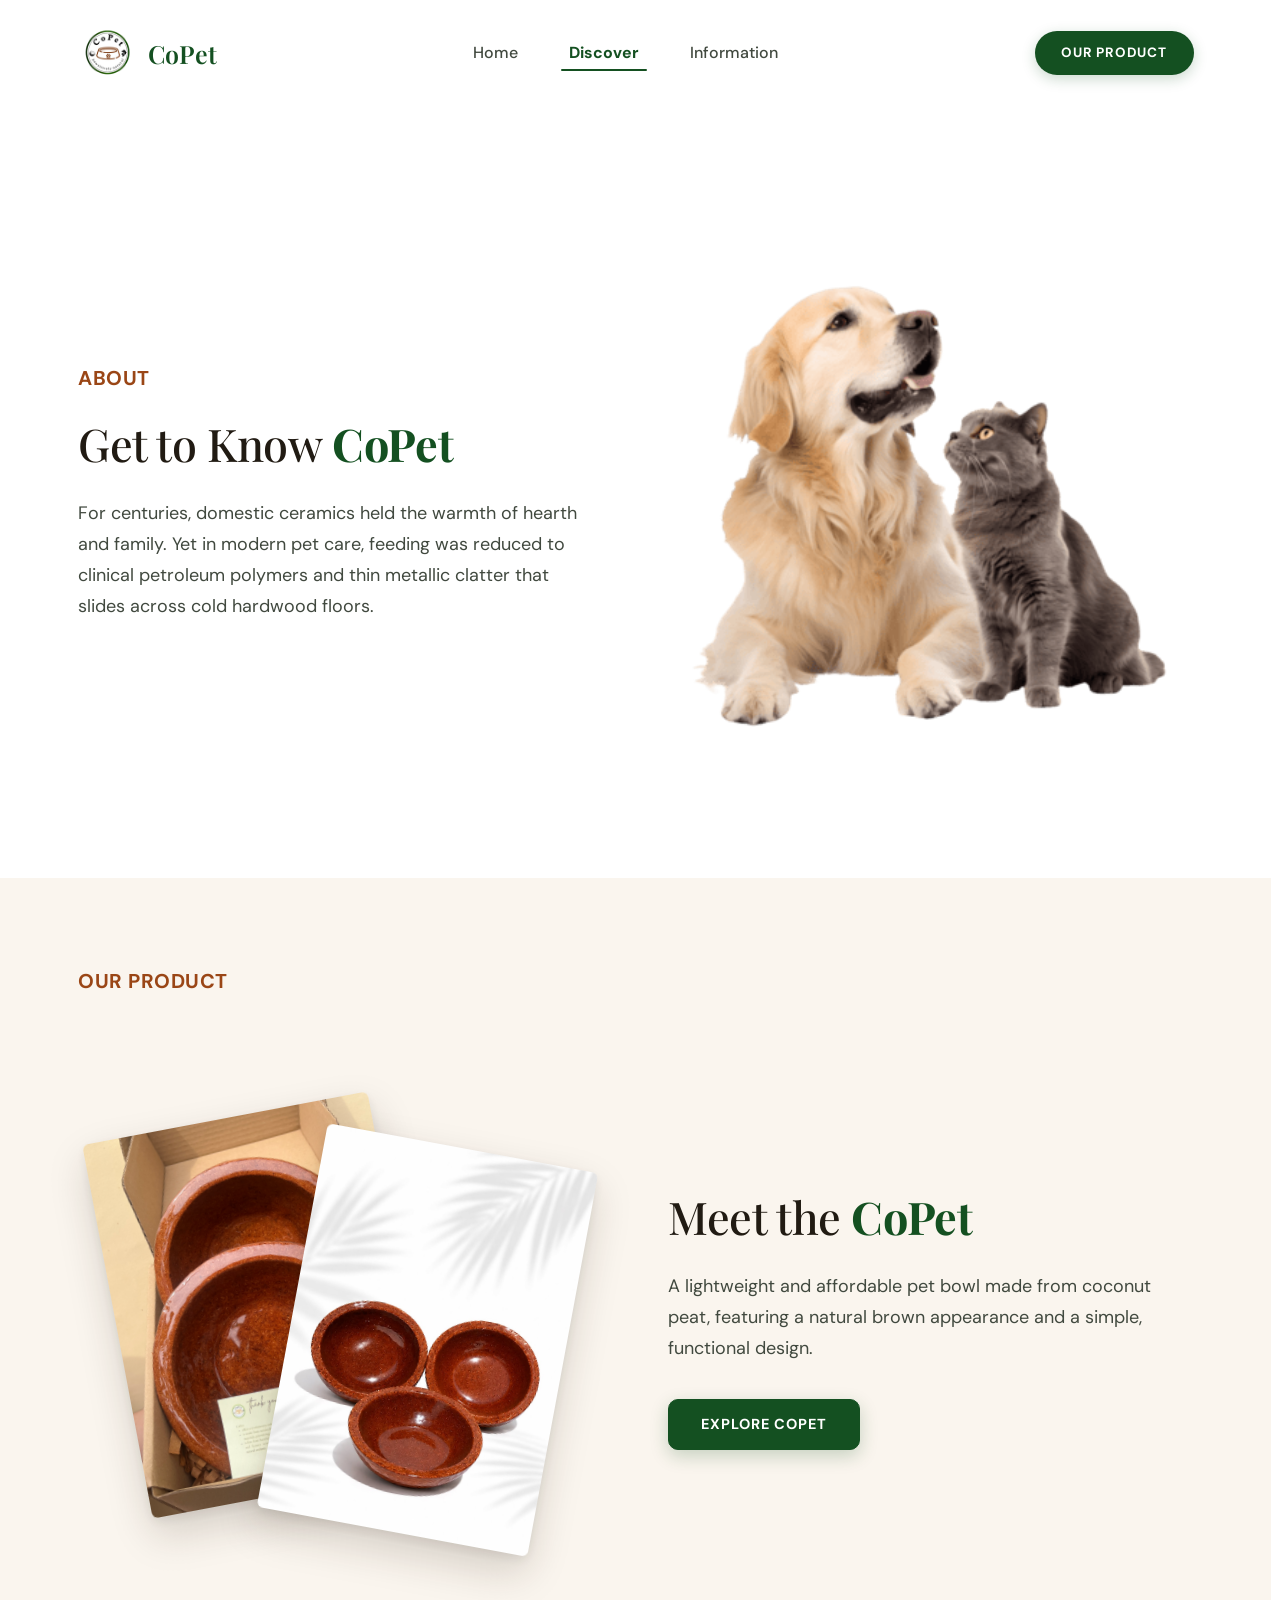
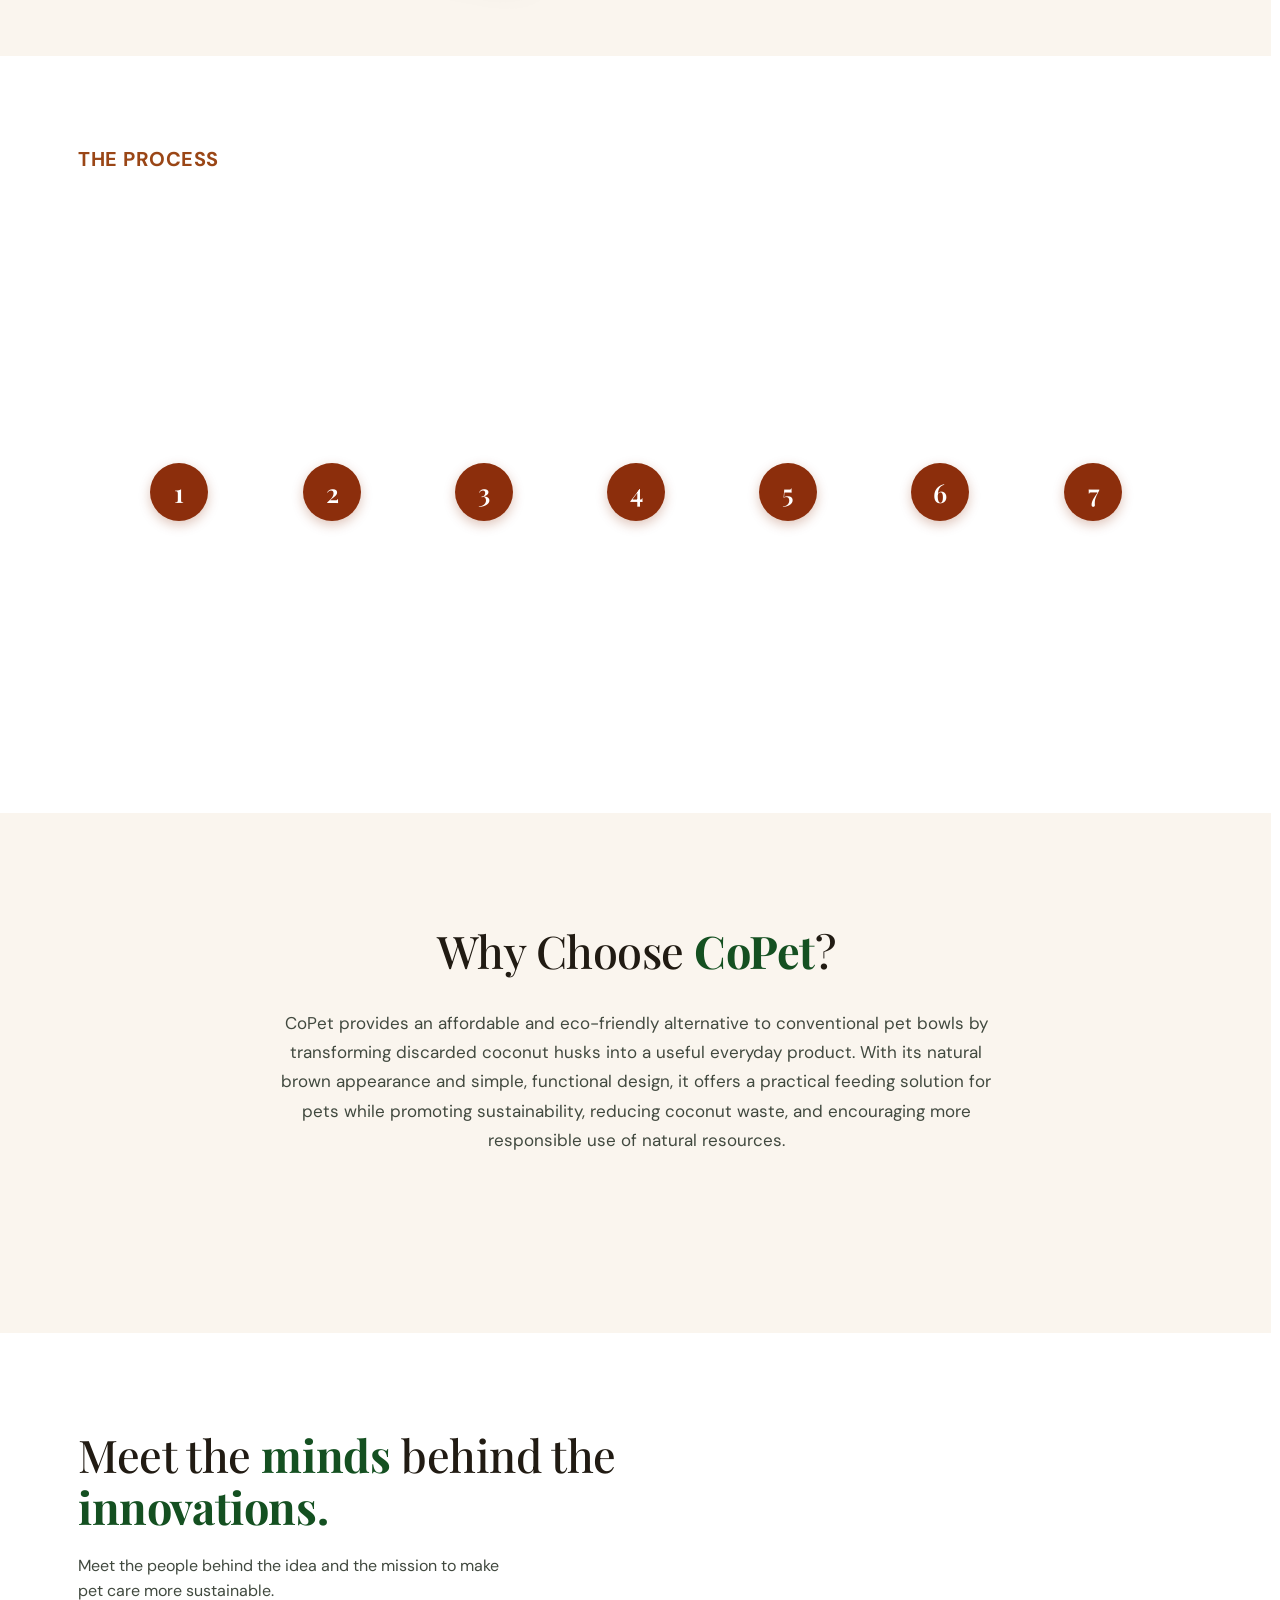
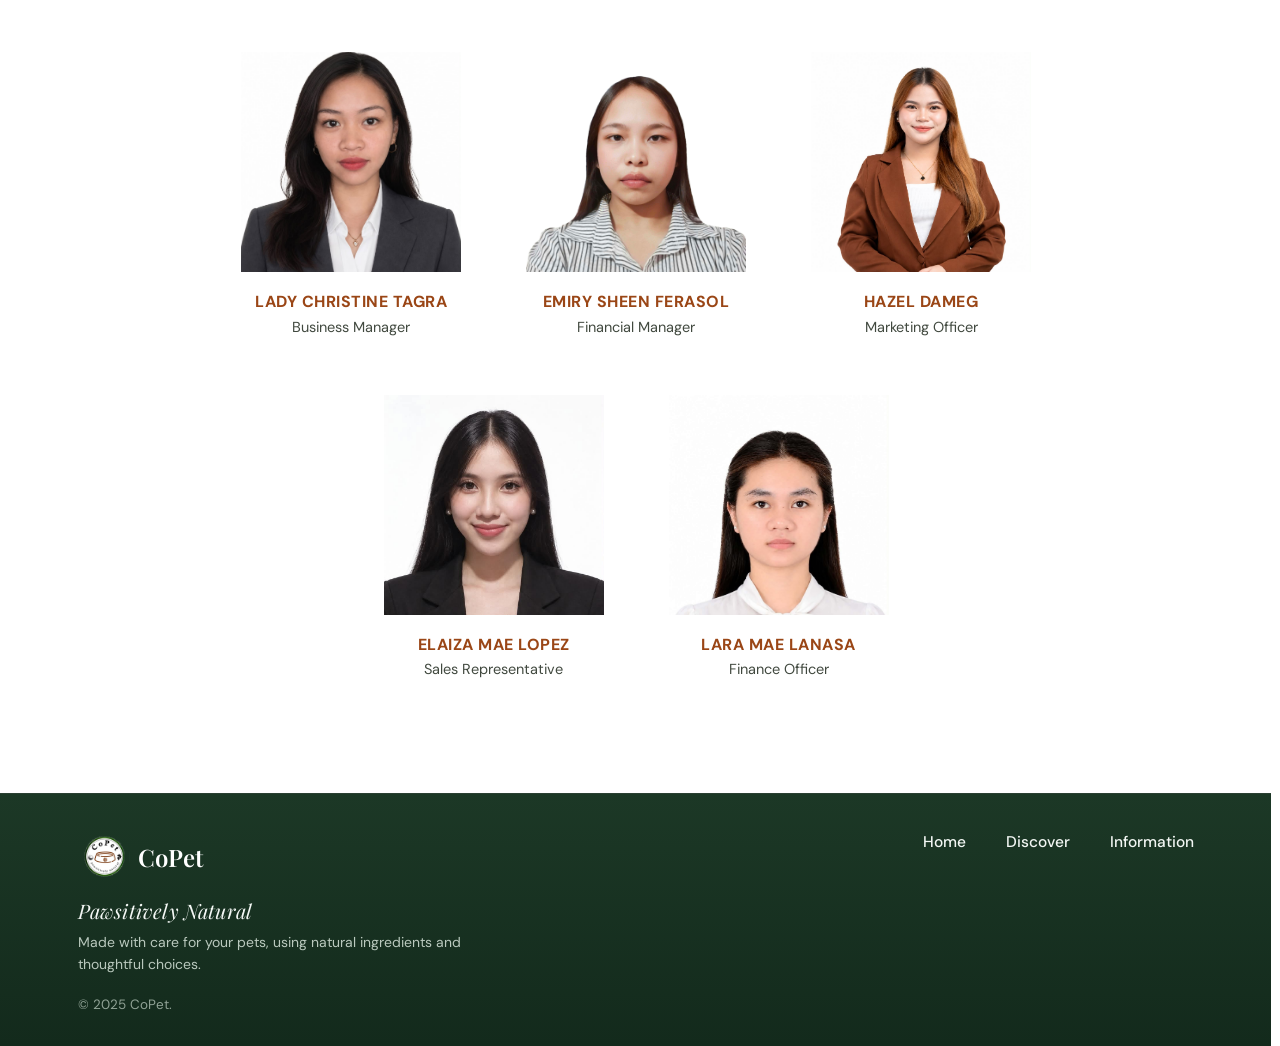
==== commit adecea1e: "fix roles" ====
--- a/discover.html
+++ b/discover.html
@@ -292,7 +292,7 @@
             <div class="team-card">
               <img src="images/3.jpg" alt="Hazel Dameg" class="team-img">
               <h3 class="team-name">HAZEL DAMEG</h3>
-              <p class="team-role">Finance Officer</p>
+              <p class="team-role">Marketing Officer</p>
             </div>
           </div>
         </div>
@@ -313,7 +313,7 @@
             <div class="team-card">
               <img src="images/5.jpg" alt="Lara Mae Lanasa" class="team-img">
               <h3 class="team-name">LARA MAE LANASA</h3>
-              <p class="team-role">Marketing Officer</p>
+              <p class="team-role">Finance Officer</p>
             </div>
           </div>
         </div>
--- a/css/style.css
+++ b/css/style.css
@@ -1301,6 +1301,7 @@
   width: 220px;
   height: 220px;
   object-fit: cover;
+  object-position: top center; /* <--- ADDED THIS TO FIX CROPPED HEADS */
   margin-bottom: 1.25rem;
   transition: transform var(--transition-smooth);
 }
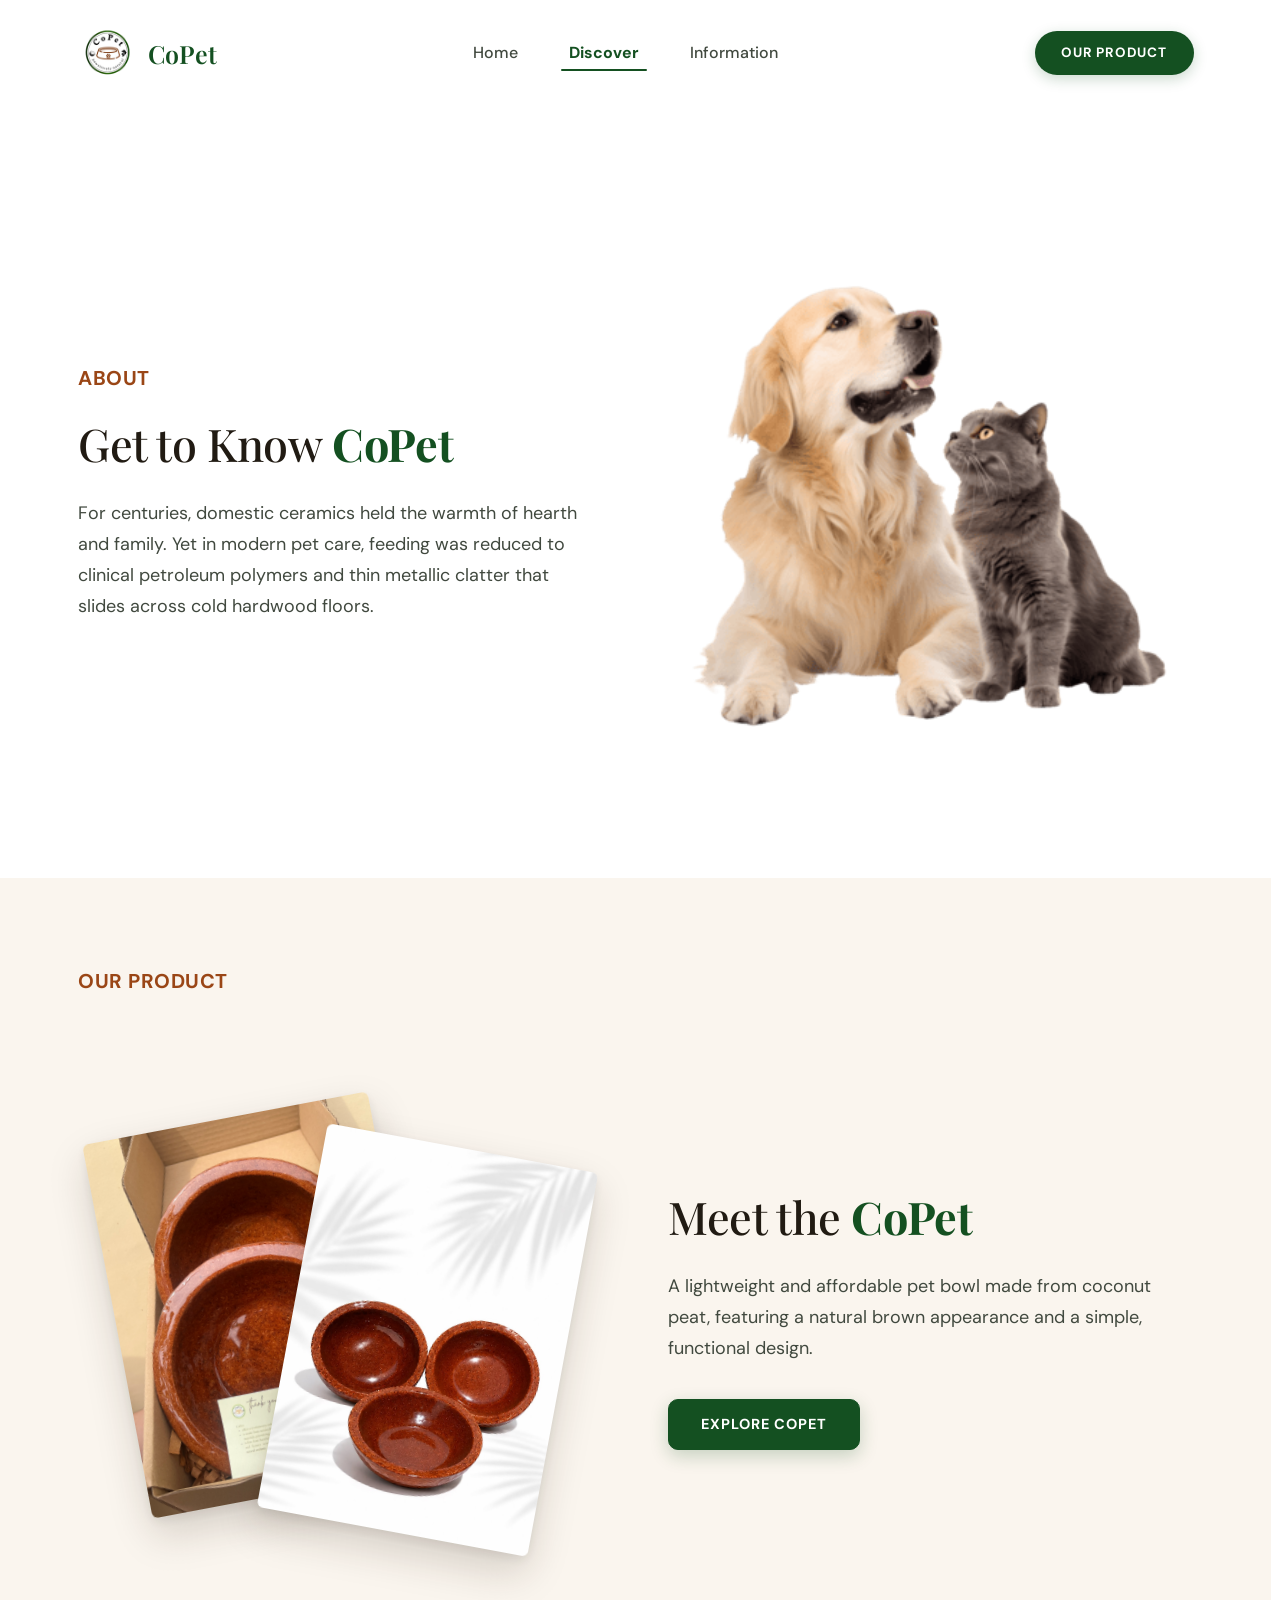
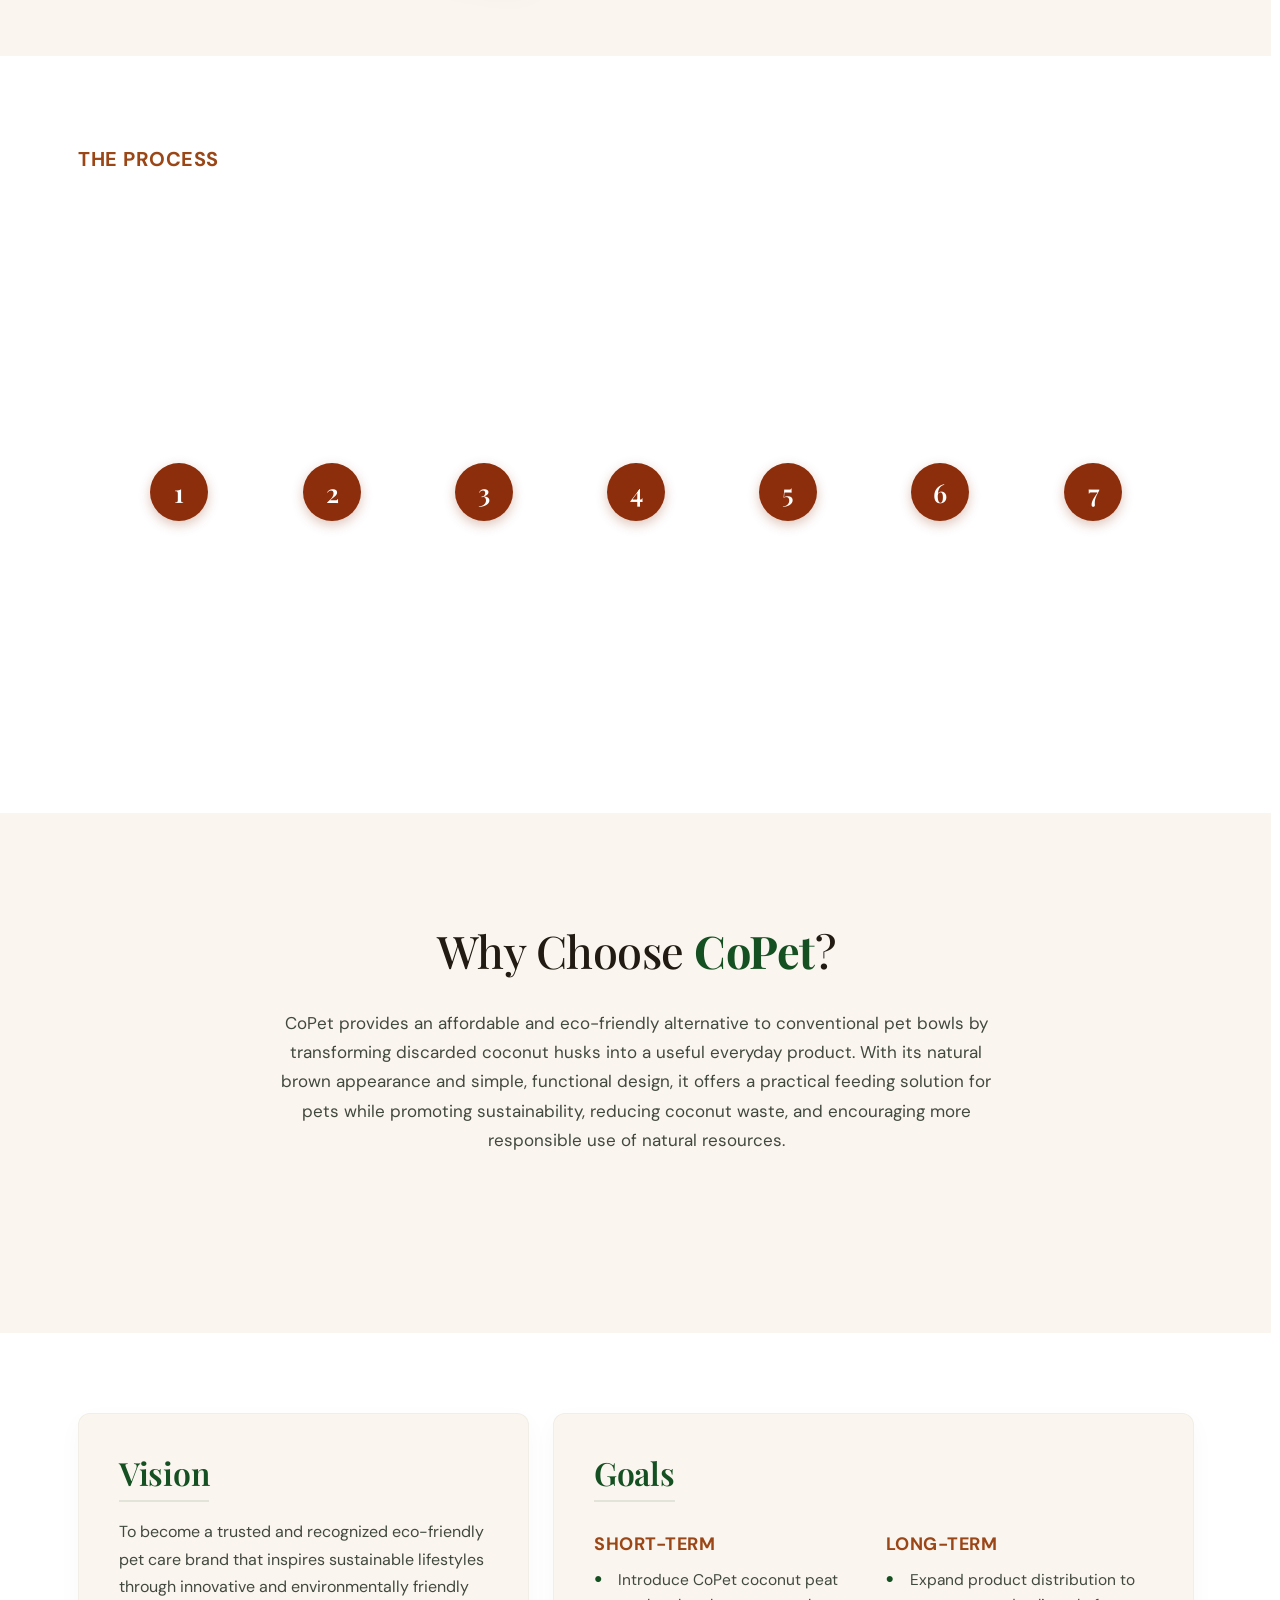
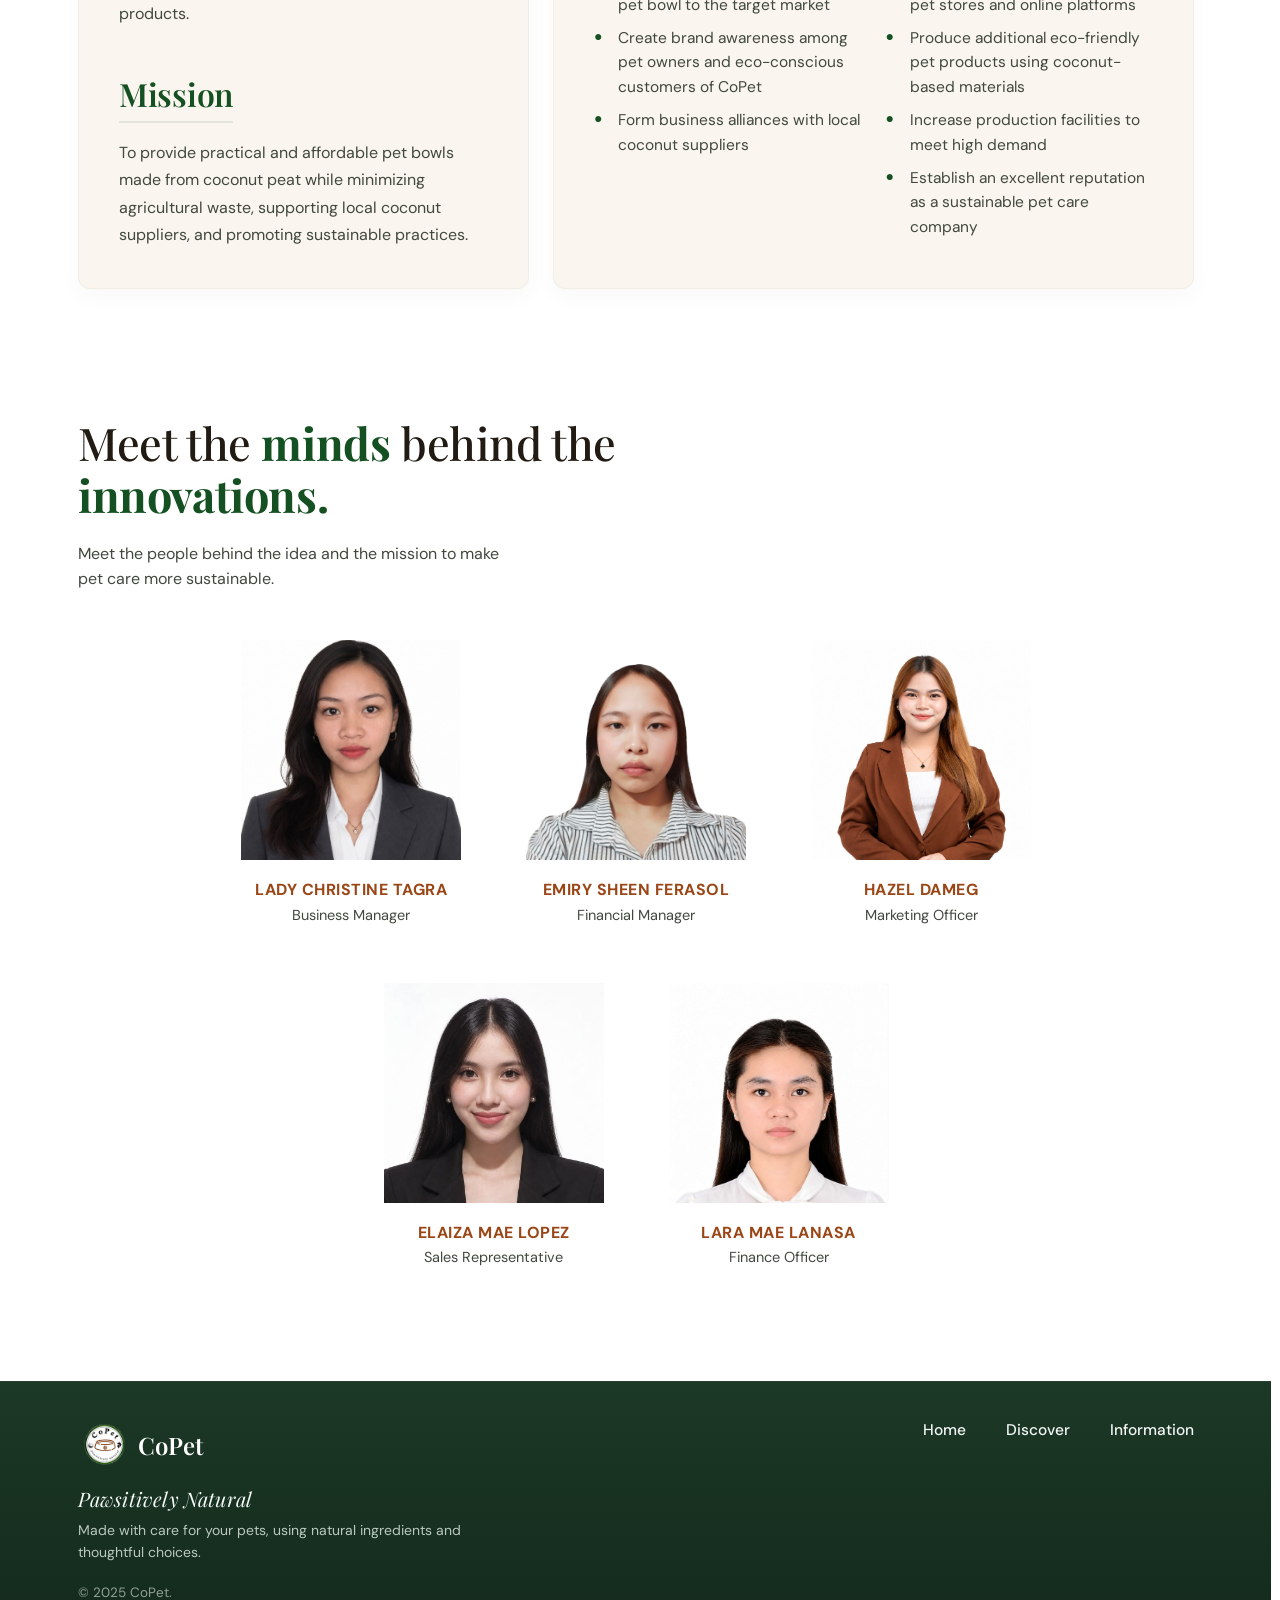
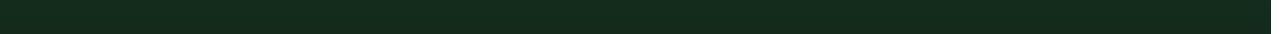
==== commit 35227e3f: "add vmg section" ====
--- a/discover.html
+++ b/discover.html
@@ -247,6 +247,73 @@
   </section>
 
   <!-- =========================================================================
+       VISION, MISSION, AND GOALS SECTION (Professional Redesign)
+       ========================================================================= -->
+  <section class="vmg-section">
+    <div class="container">
+      <!-- align-items-stretch makes both left and right columns equal height -->
+      <div class="row g-4 align-items-stretch">
+        
+        <!-- Left Column (Vision & Mission combined in one card) -->
+        <div class="col-lg-5 scroll-reveal sr-from-left sr-d1">
+          <div class="vmg-block d-flex flex-column h-100">
+            
+            <!-- Vision -->
+            <div class="mb-4 pb-2">
+              <h2 class="vmg-title">Vision</h2>
+              <p class="vmg-description">
+                To become a trusted and recognized eco-friendly pet care brand that inspires sustainable lifestyles through innovative and environmentally friendly products.
+              </p>
+            </div>
+
+            <!-- Mission -->
+            <div class="mt-auto">
+              <h2 class="vmg-title">Mission</h2>
+              <p class="vmg-description">
+                To provide practical and affordable pet bowls made from coconut peat while minimizing agricultural waste, supporting local coconut suppliers, and promoting sustainable practices.
+              </p>
+            </div>
+
+          </div>
+        </div>
+
+        <!-- Right Column (Goals) -->
+        <div class="col-lg-7 scroll-reveal sr-from-right sr-d2">
+          
+          <div class="vmg-block h-100">
+            <h2 class="vmg-title">Goals</h2>
+
+            <div class="row mt-3">
+              <!-- Short-Term Goals -->
+              <div class="col-md-6 mb-4 mb-md-0">
+                <h4 class="goal-subtitle">Short-Term</h4>
+                <ul class="goal-list">
+                  <li>Introduce CoPet coconut peat pet bowl to the target market</li>
+                  <li>Create brand awareness among pet owners and eco-conscious customers of CoPet</li>
+                  <li>Form business alliances with local coconut suppliers</li>
+                </ul>
+              </div>
+
+              <!-- Long-Term Goals -->
+              <div class="col-md-6">
+                <h4 class="goal-subtitle">Long-Term</h4>
+                <ul class="goal-list">
+                  <li>Expand product distribution to pet stores and online platforms</li>
+                  <li>Produce additional eco-friendly pet products using coconut-based materials</li>
+                  <li>Increase production facilities to meet high demand</li>
+                  <li>Establish an excellent reputation as a sustainable pet care company</li>
+                </ul>
+              </div>
+            </div>
+
+          </div>
+
+        </div>
+      </div>
+    </div>
+  </section>
+
+  <!-- =========================================================================
        TEAM SECTION (Meet the minds behind the innovations)
        ========================================================================= -->
   <section class="team-section">
--- a/css/style.css
+++ b/css/style.css
@@ -1252,12 +1252,90 @@
   display: block;
 }
 
+
+/* ==========================================================================
+   VISION, MISSION, GOALS SECTION (NEW)
+   ========================================================================== */
+.vmg-section {
+  background-color: #FFFFFF;
+  padding: 5rem 0 4rem 0;
+  position: relative;
+}
+
+.vmg-block {
+  background: var(--color-bg-base); /* Very subtle warm background for contrast on white */
+  padding: 2.5rem;
+  border-radius: 12px;
+  height: 100%;
+  box-shadow: 0 8px 24px rgba(0, 0, 0, 0.03);
+  border: 1px solid rgba(20, 80, 33, 0.04);
+}
+
+.vmg-title {
+  font-family: var(--font-serif);
+  font-size: 32px;
+  font-weight: 600;
+  color: var(--color-primary);
+  margin-bottom: 1rem;
+  letter-spacing: -0.3px;
+  border-bottom: 2px solid rgba(20, 80, 33, 0.1);
+  padding-bottom: 0.5rem;
+  display: inline-block;
+}
+
+.vmg-description {
+  font-family: var(--font-sans);
+  font-weight: 400;
+  font-size: 16px;
+  line-height: 1.7;
+  color: var(--color-text-muted);
+  margin-bottom: 0;
+}
+
+/* Goals List Styling */
+.goal-subtitle {
+  font-family: var(--font-sans);
+  font-size: 18px;
+  font-weight: 700;
+  color: #9A4616; /* Rust accent */
+  margin-bottom: 0.75rem;
+  text-transform: uppercase;
+  letter-spacing: 0.5px;
+}
+
+.goal-list {
+  list-style-type: none;
+  padding-left: 0;
+  margin-bottom: 0;
+}
+
+.goal-list li {
+  font-family: var(--font-sans);
+  font-weight: 400;
+  font-size: 15.5px;
+  color: var(--color-text-muted);
+  line-height: 1.6;
+  position: relative;
+  padding-left: 1.5rem;
+  margin-bottom: 0.5rem;
+}
+
+.goal-list li::before {
+  content: '●'; /* Bullet point character */
+  position: absolute;
+  left: 0;
+  top: -1px;
+  color: var(--color-primary);
+  font-size: 14px;
+}
+
+
 /* ==========================================================================
    TEAM SECTION (Meet the minds...)
    ========================================================================== */
 .team-section {
   background-color: #FFFFFF;
-  padding: 6rem 0 7rem 0;
+  padding: 4rem 0 7rem 0;
   position: relative;
 }
 
@@ -1301,7 +1379,7 @@
   width: 220px;
   height: 220px;
   object-fit: cover;
-  object-position: top center; /* <--- ADDED THIS TO FIX CROPPED HEADS */
+  object-position: top center; /* <--- FIX FOR CROPPED HEADS */
   margin-bottom: 1.25rem;
   transition: transform var(--transition-smooth);
 }
@@ -1496,6 +1574,19 @@
     height: 280px;
   }
 
+  /* VMG Mobile */
+  .vmg-section {
+    padding: 3rem 0;
+  }
+
+  .vmg-block {
+    padding: 1.75rem;
+  }
+  
+  .vmg-title {
+    font-size: 28px;
+  }
+
   /* Team Section Mobile */
   .team-section {
     padding: 4rem 0;
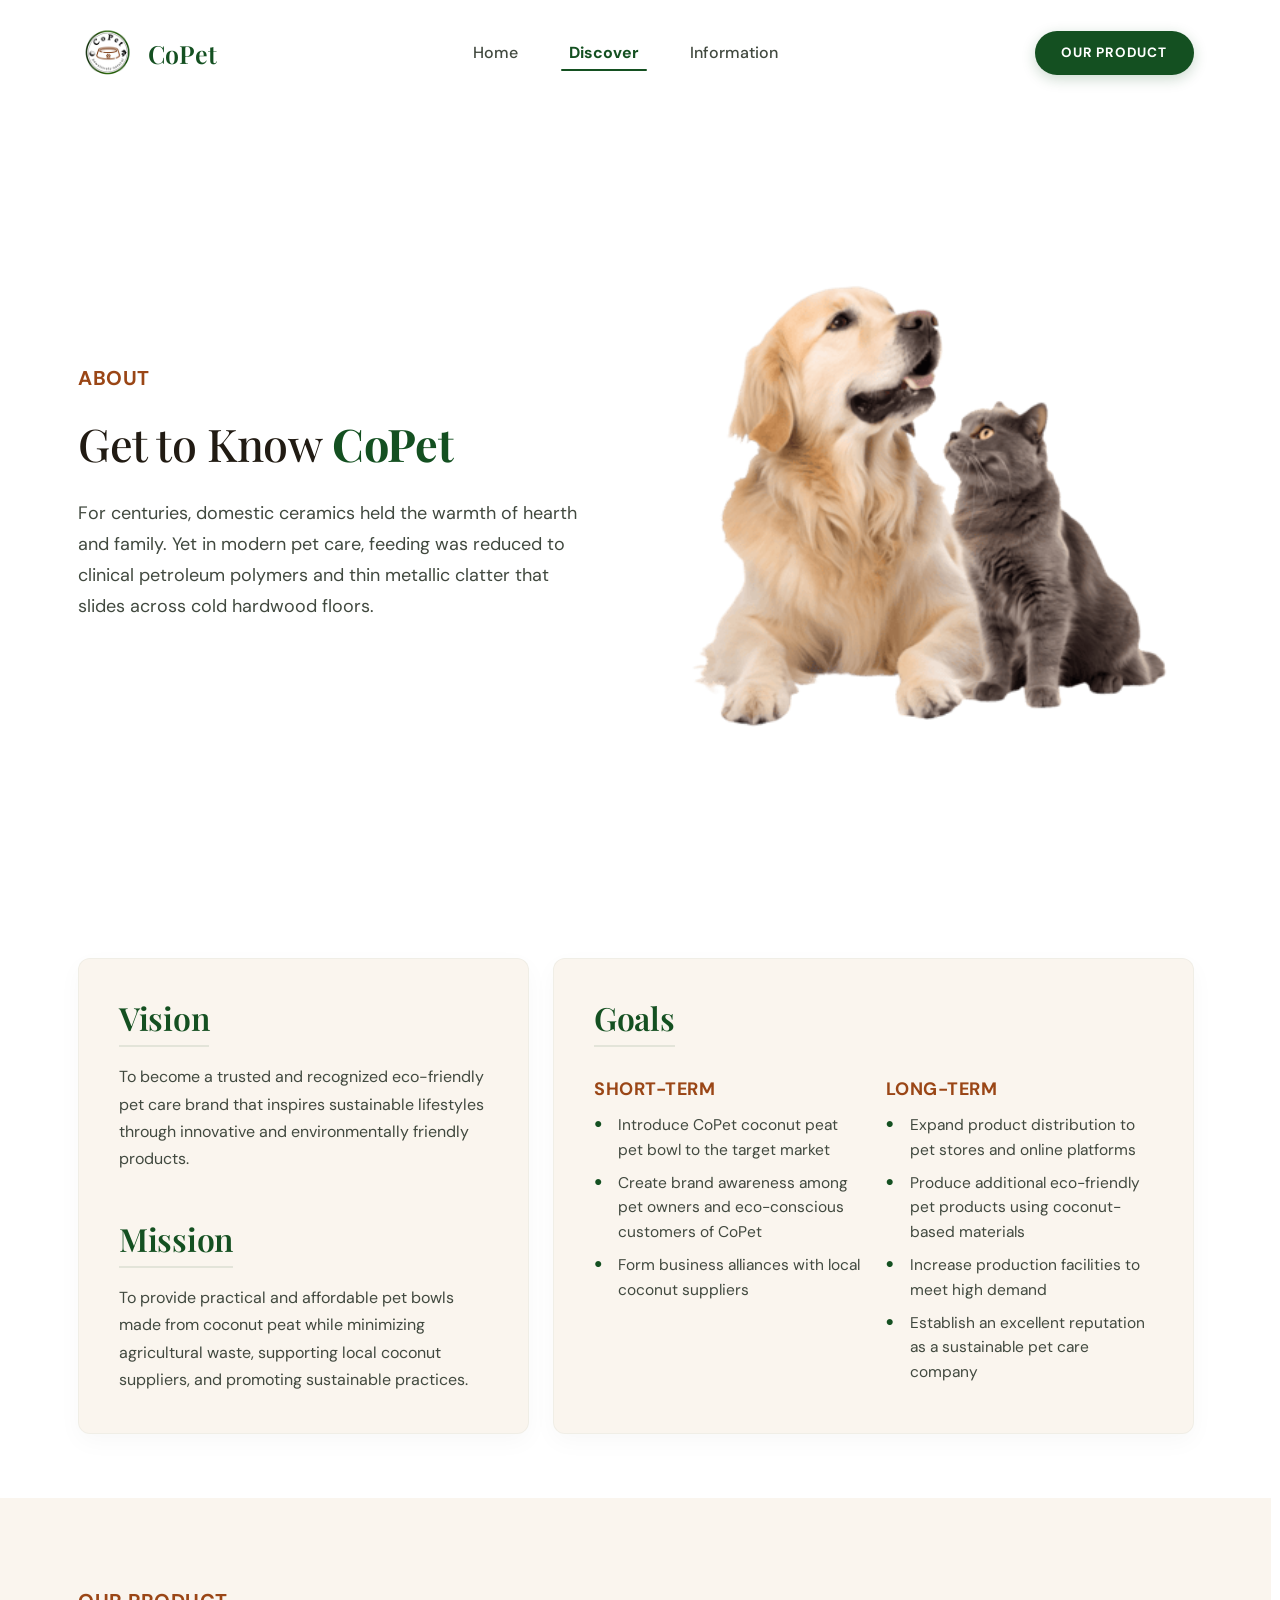
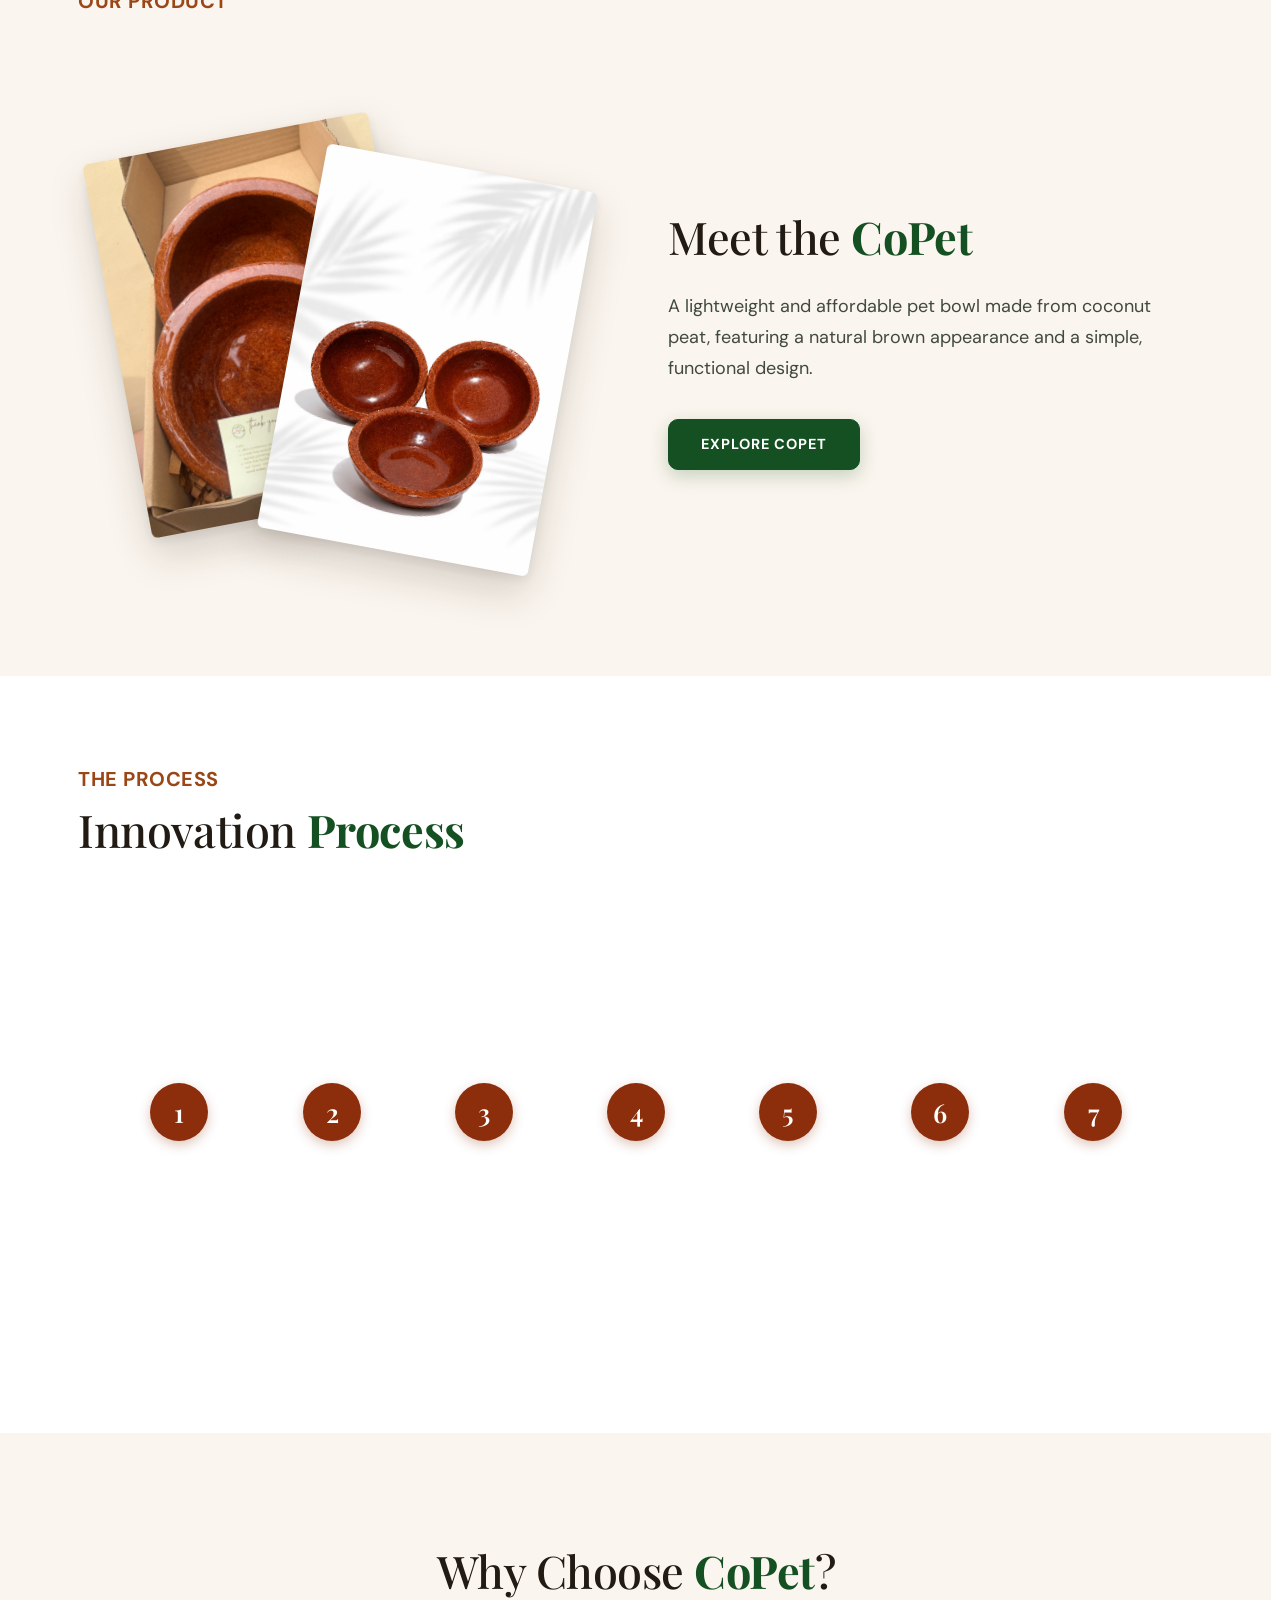
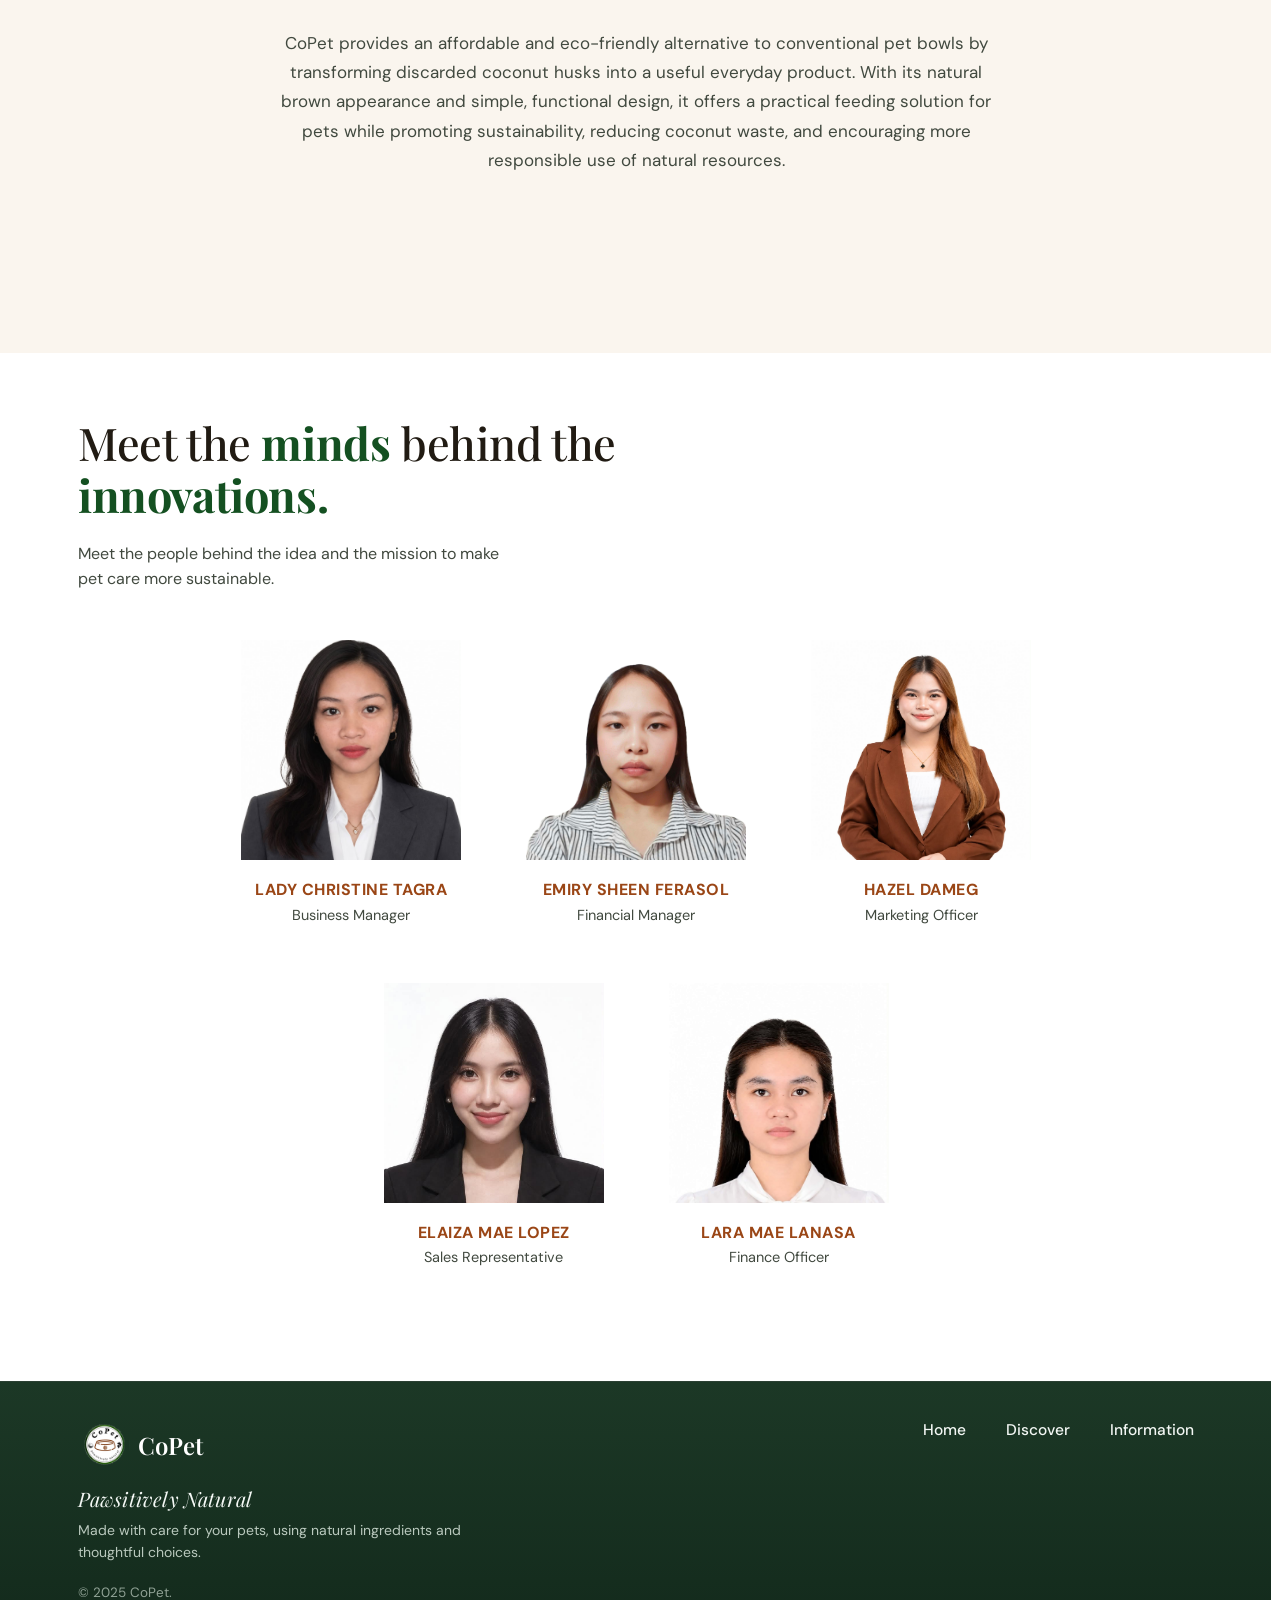
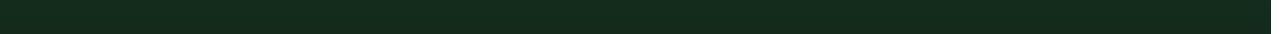
==== commit 17e2fd6f: "fix" ====
--- a/discover.html
+++ b/discover.html
@@ -59,7 +59,7 @@
   </header>
 
   <!-- =========================================================================
-       ABOUT SECTION
+       1. ABOUT SECTION
        ========================================================================= -->
   <main class="about-hero-section">
     <div class="container">
@@ -94,160 +94,7 @@
   </main>
 
   <!-- =========================================================================
-       OUR PRODUCT SECTION
-       ========================================================================= -->
-  <section id="our-product" class="our-product-section">
-    <div class="container">
-      <span class="product-label-badge scroll-reveal sr-from-left sr-d1">OUR PRODUCT</span>
-
-      <div class="row align-items-center g-4 g-lg-5 mt-1">
-        <!-- Left Column: Overlapping Images -->
-        <div class="col-lg-6 product-overlap-column scroll-reveal sr-from-left sr-d2">
-          <div class="product-cards-cluster">
-            <div class="card-item card-tilt-left">
-              <img src="images/product3.jpg" alt="CoPet Box Packaging" class="overlap-img">
-            </div>
-            <div class="card-item card-tilt-right">
-              <img src="images/product2.jpg" alt="CoPet Coconut Peat Pet Bowls" class="overlap-img">
-            </div>
-          </div>
-        </div>
-
-        <!-- Right Column: Content -->
-        <div class="col-lg-6 product-text-column scroll-reveal sr-from-right sr-d3">
-          <h2 class="product-main-title">
-            <span class="lead-text">Meet the </span><span class="brand-accent">CoPet</span>
-          </h2>
-
-          <p class="product-main-description">
-            A lightweight and affordable pet bowl made from coconut peat, featuring a natural brown appearance and a simple, functional design.
-          </p>
-
-          <div class="product-cta-wrapper">
-            <a href="index.html#home" class="btn btn-explore-copet">EXPLORE COPET</a>
-          </div>
-        </div>
-      </div>
-    </div>
-  </section>
-
-  <!-- =========================================================================
-       THE PROCESS SECTION
-       ========================================================================= -->
-  <section id="process" class="innovation-process-section">
-    <div class="container">
-      <span class="process-label-badge scroll-reveal sr-from-left sr-d1">THE PROCESS</span>
-
-      <h2 class="process-main-title scroll-reveal sr-d2">
-        <span class="lead-text">Innovation </span><span class="brand-accent">Process</span>
-      </h2>
-
-      <!-- Timeline Track -->
-      <div class="process-timeline-wrapper scroll-reveal sr-d3">
-        <div class="process-timeline-track">
-          <div class="timeline-horizontal-bar"></div>
-
-          <div class="timeline-steps-container">
-            <!-- Step 1 -->
-            <div class="timeline-step step-top">
-              <div class="step-content">
-                <p class="step-desc">Gather coconut husks from local sources.</p>
-                <h4 class="step-title">COLLECTION</h4>
-              </div>
-              <div class="step-stem"></div>
-              <div class="step-node">1</div>
-            </div>
-
-            <!-- Step 2 -->
-            <div class="timeline-step step-bottom">
-              <div class="step-node">2</div>
-              <div class="step-stem"></div>
-              <div class="step-content">
-                <h4 class="step-title">PREPARATION</h4>
-                <p class="step-desc">Clean and process the husks into coconut peat.</p>
-              </div>
-            </div>
-
-            <!-- Step 3 -->
-            <div class="timeline-step step-top">
-              <div class="step-content">
-                <p class="step-desc">Combine the coconut peat with binding materials.</p>
-                <h4 class="step-title">MIXING</h4>
-              </div>
-              <div class="step-stem"></div>
-              <div class="step-node">3</div>
-            </div>
-
-            <!-- Step 4 -->
-            <div class="timeline-step step-bottom">
-              <div class="step-node">4</div>
-              <div class="step-stem"></div>
-              <div class="step-content">
-                <h4 class="step-title">MOLDING</h4>
-                <p class="step-desc">Shape the mixture into bowls.</p>
-              </div>
-            </div>
-
-            <!-- Step 5 -->
-            <div class="timeline-step step-top">
-              <div class="step-content">
-                <p class="step-desc">Allow the bowls to become firm</p>
-                <h4 class="step-title">DRYING</h4>
-              </div>
-              <div class="step-stem"></div>
-              <div class="step-node">5</div>
-            </div>
-
-            <!-- Step 6 -->
-            <div class="timeline-step step-bottom">
-              <div class="step-node">6</div>
-              <div class="step-stem"></div>
-              <div class="step-content">
-                <h4 class="step-title">FINISHING</h4>
-                <p class="step-desc">Sand the bowls, apply protective coating, and conduct quality inspection.</p>
-              </div>
-            </div>
-
-            <!-- Step 7 -->
-            <div class="timeline-step step-top">
-              <div class="step-content">
-                <p class="step-desc">Prepare the finished bowls for customers.</p>
-                <h4 class="step-title">PACKAGING</h4>
-              </div>
-              <div class="step-stem"></div>
-              <div class="step-node">7</div>
-            </div>
-          </div>
-        </div>
-      </div>
-    </div>
-  </section>
-
-  <!-- =========================================================================
-       WHY CHOOSE COPET SECTION
-       ========================================================================= -->
-  <section class="why-choose-section">
-    <div class="container">
-      <h2 class="why-choose-title scroll-reveal sr-d1">
-        <span class="lead-text">Why Choose </span><span class="brand-accent">CoPet</span><span class="lead-text">?</span>
-      </h2>
-
-      <p class="why-choose-description scroll-reveal sr-d2">
-        CoPet provides an affordable and eco-friendly alternative to conventional pet bowls by<br class="d-none d-md-block">
-        transforming discarded coconut husks into a useful everyday product. With its natural<br class="d-none d-md-block">
-        brown appearance and simple, functional design, it offers a practical feeding solution for<br class="d-none d-md-block">
-        pets while promoting sustainability, reducing coconut waste, and encouraging more<br class="d-none d-md-block">
-        responsible use of natural resources.
-      </p>
-    </div>
-
-    <div class="why-choose-image-wrap scroll-reveal sr-from-right sr-d3">
-      <!-- You mentioned having the pets image overflowing bottom right here -->
-    </div>
-  </section>
-
-  <!-- =========================================================================
-       VISION, MISSION, AND GOALS SECTION (Professional Redesign)
+       2. VISION, MISSION, AND GOALS SECTION 
        ========================================================================= -->
   <section class="vmg-section">
     <div class="container">
@@ -314,7 +161,160 @@
   </section>
 
   <!-- =========================================================================
-       TEAM SECTION (Meet the minds behind the innovations)
+       3. OUR PRODUCT SECTION
+       ========================================================================= -->
+  <section id="our-product" class="our-product-section">
+    <div class="container">
+      <span class="product-label-badge scroll-reveal sr-from-left sr-d1">OUR PRODUCT</span>
+
+      <div class="row align-items-center g-4 g-lg-5 mt-1">
+        <!-- Left Column: Overlapping Images -->
+        <div class="col-lg-6 product-overlap-column scroll-reveal sr-from-left sr-d2">
+          <div class="product-cards-cluster">
+            <div class="card-item card-tilt-left">
+              <img src="images/product3.jpg" alt="CoPet Box Packaging" class="overlap-img">
+            </div>
+            <div class="card-item card-tilt-right">
+              <img src="images/product2.jpg" alt="CoPet Coconut Peat Pet Bowls" class="overlap-img">
+            </div>
+          </div>
+        </div>
+
+        <!-- Right Column: Content -->
+        <div class="col-lg-6 product-text-column scroll-reveal sr-from-right sr-d3">
+          <h2 class="product-main-title">
+            <span class="lead-text">Meet the </span><span class="brand-accent">CoPet</span>
+          </h2>
+
+          <p class="product-main-description">
+            A lightweight and affordable pet bowl made from coconut peat, featuring a natural brown appearance and a simple, functional design.
+          </p>
+
+          <div class="product-cta-wrapper">
+            <a href="index.html#home" class="btn btn-explore-copet">EXPLORE COPET</a>
+          </div>
+        </div>
+      </div>
+    </div>
+  </section>
+
+  <!-- =========================================================================
+       4. THE PROCESS SECTION
+       ========================================================================= -->
+  <section id="process" class="innovation-process-section">
+    <div class="container">
+      <span class="process-label-badge scroll-reveal sr-from-left sr-d1">THE PROCESS</span>
+
+      <h2 class="process-main-title scroll-reveal sr-d2">
+        <span class="lead-text">Innovation </span><span class="brand-accent">Process</span>
+      </h2>
+
+      <!-- Timeline Track -->
+      <div class="process-timeline-wrapper scroll-reveal sr-d3">
+        <div class="process-timeline-track">
+          <div class="timeline-horizontal-bar"></div>
+
+          <div class="timeline-steps-container">
+            <!-- Step 1 -->
+            <div class="timeline-step step-top">
+              <div class="step-content">
+                <p class="step-desc">Gather coconut husks from local sources.</p>
+                <h4 class="step-title">COLLECTION</h4>
+              </div>
+              <div class="step-stem"></div>
+              <div class="step-node">1</div>
+            </div>
+
+            <!-- Step 2 -->
+            <div class="timeline-step step-bottom">
+              <div class="step-node">2</div>
+              <div class="step-stem"></div>
+              <div class="step-content">
+                <h4 class="step-title">PREPARATION</h4>
+                <p class="step-desc">Clean and process the husks into coconut peat.</p>
+              </div>
+            </div>
+
+            <!-- Step 3 -->
+            <div class="timeline-step step-top">
+              <div class="step-content">
+                <p class="step-desc">Combine the coconut peat with binding materials.</p>
+                <h4 class="step-title">MIXING</h4>
+              </div>
+              <div class="step-stem"></div>
+              <div class="step-node">3</div>
+            </div>
+
+            <!-- Step 4 -->
+            <div class="timeline-step step-bottom">
+              <div class="step-node">4</div>
+              <div class="step-stem"></div>
+              <div class="step-content">
+                <h4 class="step-title">MOLDING</h4>
+                <p class="step-desc">Shape the mixture into bowls.</p>
+              </div>
+            </div>
+
+            <!-- Step 5 -->
+            <div class="timeline-step step-top">
+              <div class="step-content">
+                <p class="step-desc">Allow the bowls to become firm</p>
+                <h4 class="step-title">DRYING</h4>
+              </div>
+              <div class="step-stem"></div>
+              <div class="step-node">5</div>
+            </div>
+
+            <!-- Step 6 -->
+            <div class="timeline-step step-bottom">
+              <div class="step-node">6</div>
+              <div class="step-stem"></div>
+              <div class="step-content">
+                <h4 class="step-title">FINISHING</h4>
+                <p class="step-desc">Sand the bowls, apply protective coating, and conduct quality inspection.</p>
+              </div>
+            </div>
+
+            <!-- Step 7 -->
+            <div class="timeline-step step-top">
+              <div class="step-content">
+                <p class="step-desc">Prepare the finished bowls for customers.</p>
+                <h4 class="step-title">PACKAGING</h4>
+              </div>
+              <div class="step-stem"></div>
+              <div class="step-node">7</div>
+            </div>
+          </div>
+        </div>
+      </div>
+    </div>
+  </section>
+
+  <!-- =========================================================================
+       5. WHY CHOOSE COPET SECTION
+       ========================================================================= -->
+  <section class="why-choose-section">
+    <div class="container">
+      <h2 class="why-choose-title scroll-reveal sr-d1">
+        <span class="lead-text">Why Choose </span><span class="brand-accent">CoPet</span><span class="lead-text">?</span>
+      </h2>
+
+      <p class="why-choose-description scroll-reveal sr-d2">
+        CoPet provides an affordable and eco-friendly alternative to conventional pet bowls by<br class="d-none d-md-block">
+        transforming discarded coconut husks into a useful everyday product. With its natural<br class="d-none d-md-block">
+        brown appearance and simple, functional design, it offers a practical feeding solution for<br class="d-none d-md-block">
+        pets while promoting sustainability, reducing coconut waste, and encouraging more<br class="d-none d-md-block">
+        responsible use of natural resources.
+      </p>
+    </div>
+
+    <div class="why-choose-image-wrap scroll-reveal sr-from-right sr-d3">
+      <!-- You mentioned having the pets image overflowing bottom right here -->
+    </div>
+  </section>
+
+  <!-- =========================================================================
+       6. TEAM SECTION
        ========================================================================= -->
   <section class="team-section">
     <div class="container">
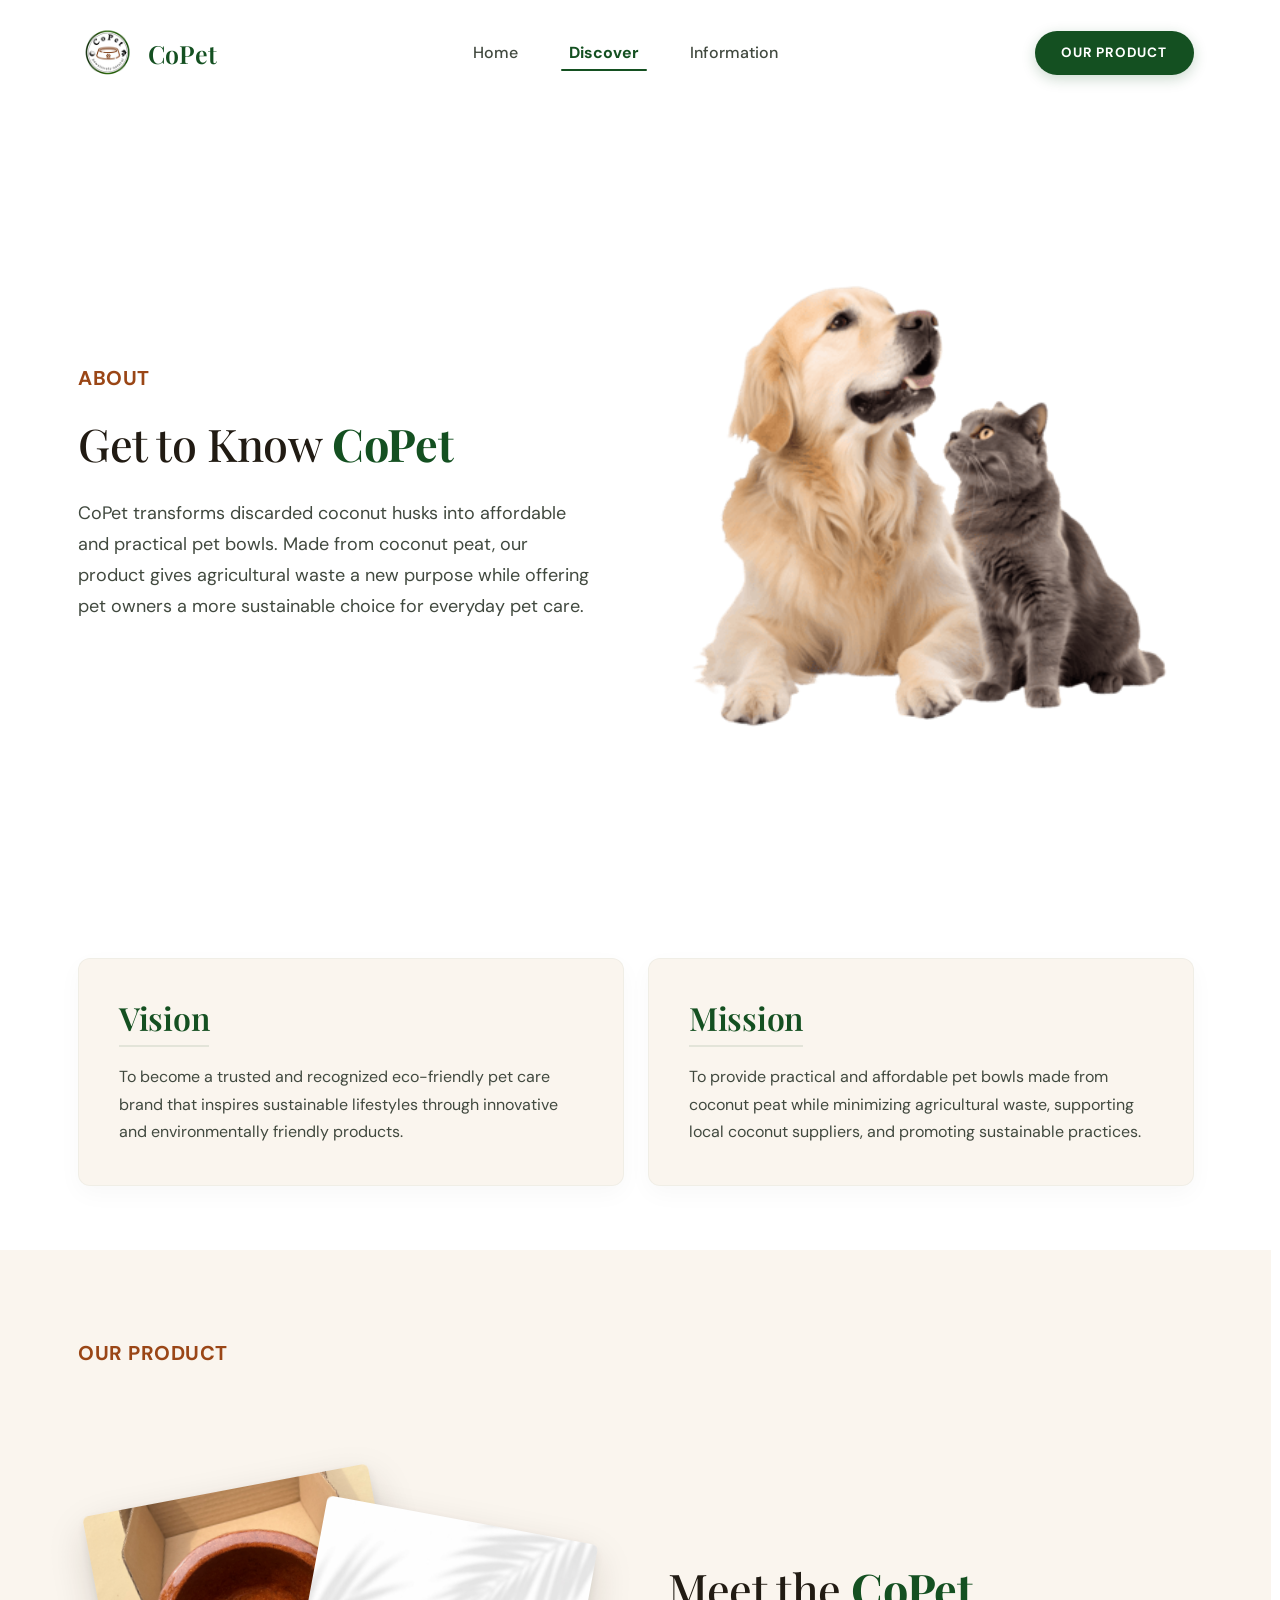
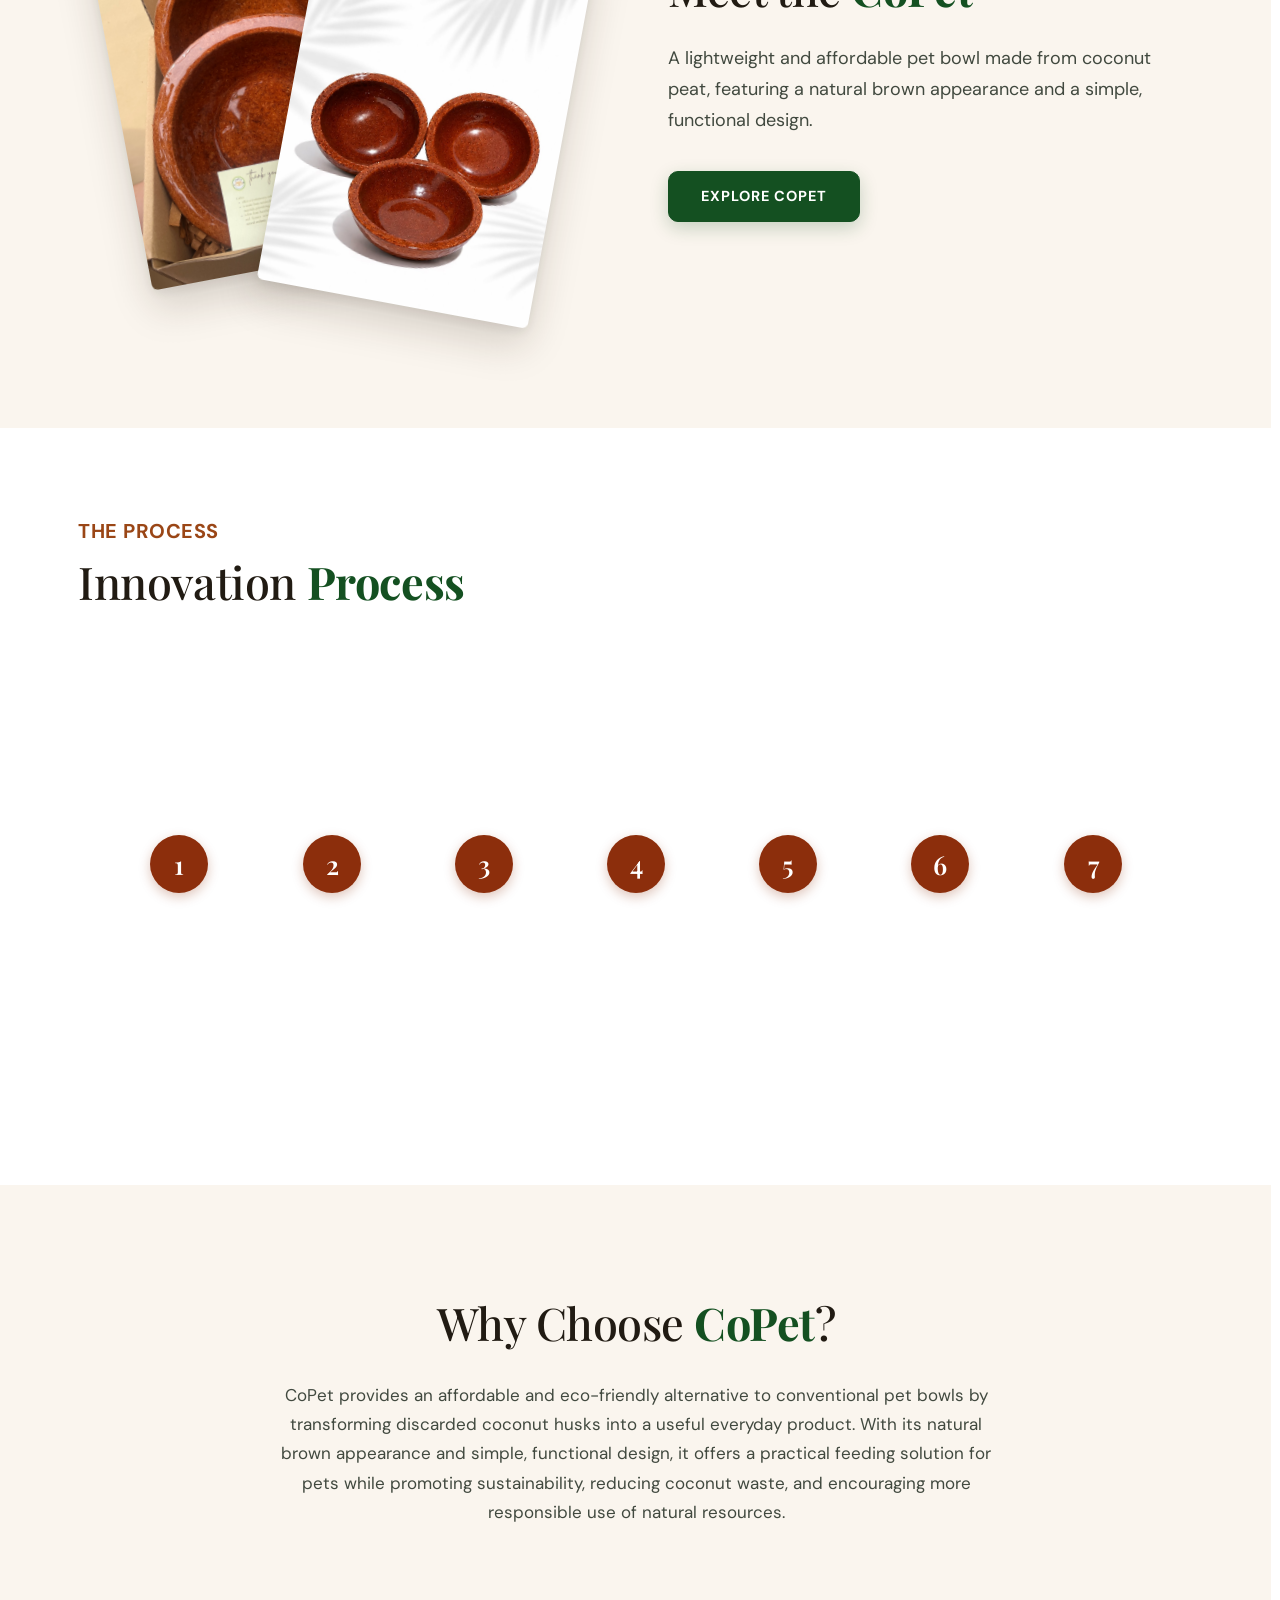
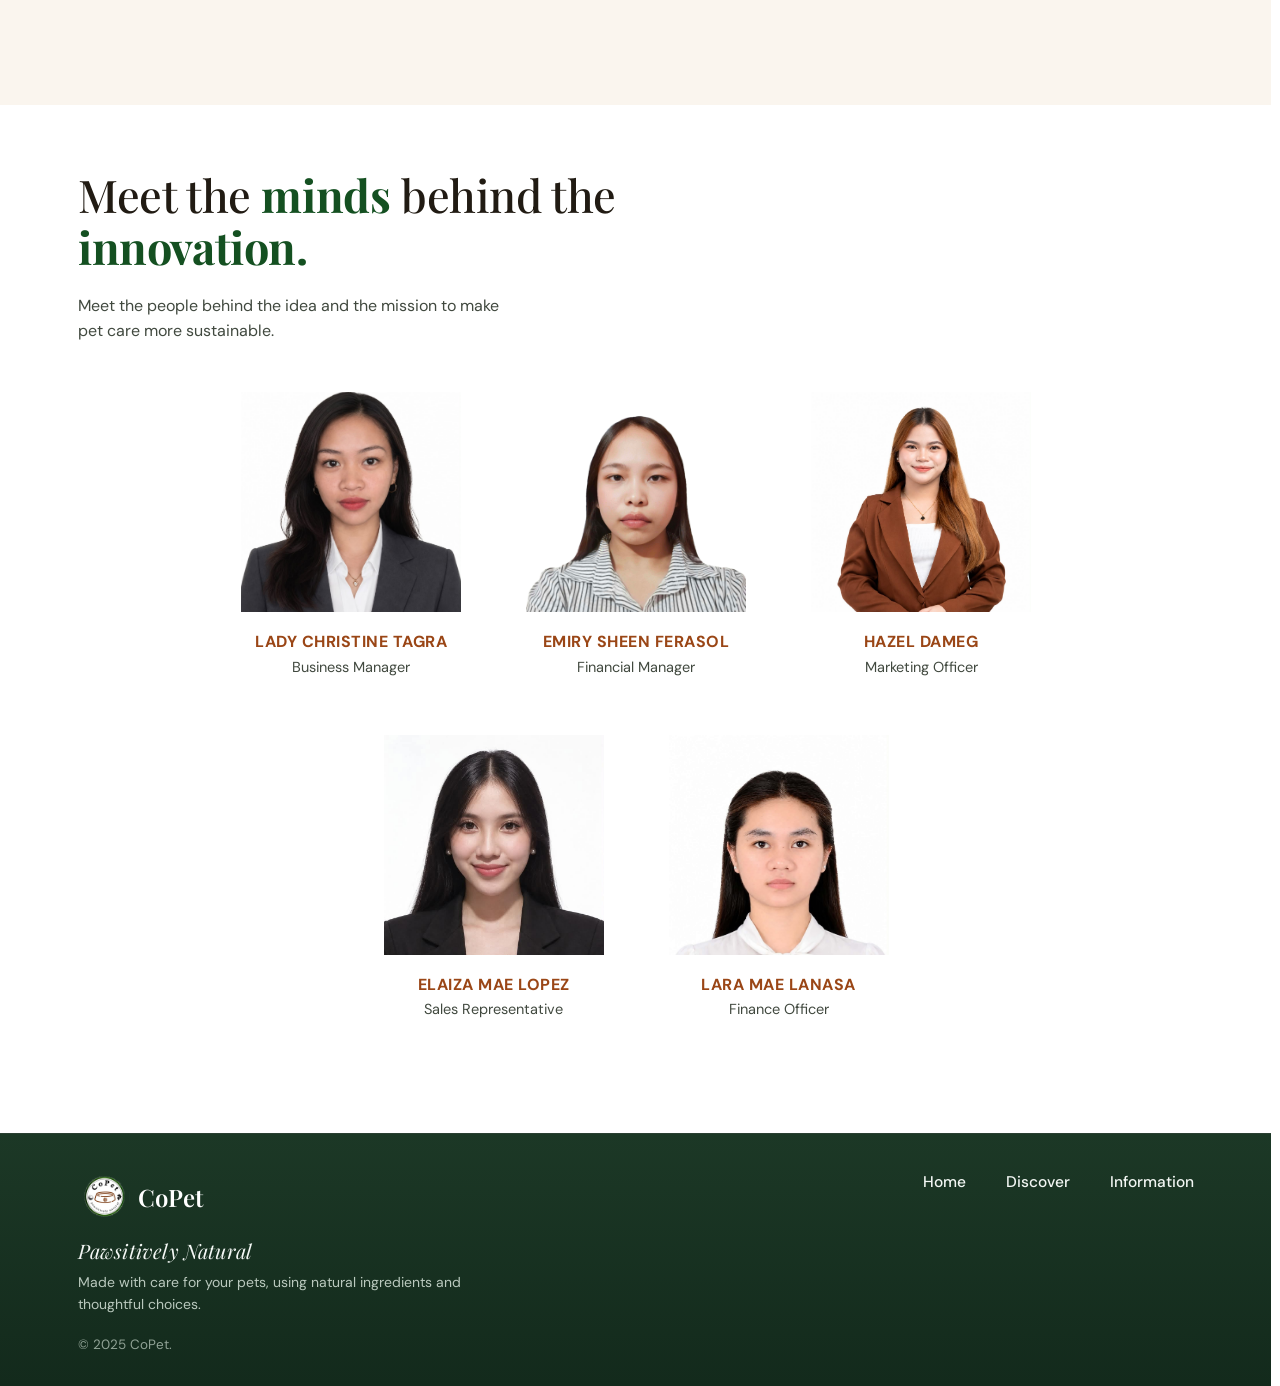
==== commit 7f04684f: "changes" ====
--- a/discover.html
+++ b/discover.html
@@ -73,7 +73,7 @@
           </h1>
 
           <p class="about-main-description scroll-reveal sr-d3">
-            For centuries, domestic ceramics held the warmth of hearth and family. Yet in modern pet care, feeding was reduced to clinical petroleum polymers and thin metallic clatter that slides across cold hardwood floors.
+            CoPet transforms discarded coconut husks into affordable and practical pet bowls. Made from coconut peat, our product gives agricultural waste a new purpose while offering pet owners a more sustainable choice for everyday pet care.
           </p>
         </div>
 
@@ -94,68 +94,32 @@
   </main>
 
   <!-- =========================================================================
-       2. VISION, MISSION, AND GOALS SECTION 
+       2. VISION AND MISSION SECTION 
        ========================================================================= -->
   <section class="vmg-section">
     <div class="container">
-      <!-- align-items-stretch makes both left and right columns equal height -->
       <div class="row g-4 align-items-stretch">
         
-        <!-- Left Column (Vision & Mission combined in one card) -->
-        <div class="col-lg-5 scroll-reveal sr-from-left sr-d1">
-          <div class="vmg-block d-flex flex-column h-100">
-            
-            <!-- Vision -->
-            <div class="mb-4 pb-2">
-              <h2 class="vmg-title">Vision</h2>
-              <p class="vmg-description">
-                To become a trusted and recognized eco-friendly pet care brand that inspires sustainable lifestyles through innovative and environmentally friendly products.
-              </p>
-            </div>
-
-            <!-- Mission -->
-            <div class="mt-auto">
-              <h2 class="vmg-title">Mission</h2>
-              <p class="vmg-description">
-                To provide practical and affordable pet bowls made from coconut peat while minimizing agricultural waste, supporting local coconut suppliers, and promoting sustainable practices.
-              </p>
-            </div>
-
-          </div>
-        </div>
-
-        <!-- Right Column (Goals) -->
-        <div class="col-lg-7 scroll-reveal sr-from-right sr-d2">
-          
+        <!-- Vision Column -->
+        <div class="col-md-6 scroll-reveal sr-from-left sr-d1">
           <div class="vmg-block h-100">
-            <h2 class="vmg-title">Goals</h2>
-
-            <div class="row mt-3">
-              <!-- Short-Term Goals -->
-              <div class="col-md-6 mb-4 mb-md-0">
-                <h4 class="goal-subtitle">Short-Term</h4>
-                <ul class="goal-list">
-                  <li>Introduce CoPet coconut peat pet bowl to the target market</li>
-                  <li>Create brand awareness among pet owners and eco-conscious customers of CoPet</li>
-                  <li>Form business alliances with local coconut suppliers</li>
-                </ul>
-              </div>
-
-              <!-- Long-Term Goals -->
-              <div class="col-md-6">
-                <h4 class="goal-subtitle">Long-Term</h4>
-                <ul class="goal-list">
-                  <li>Expand product distribution to pet stores and online platforms</li>
-                  <li>Produce additional eco-friendly pet products using coconut-based materials</li>
-                  <li>Increase production facilities to meet high demand</li>
-                  <li>Establish an excellent reputation as a sustainable pet care company</li>
-                </ul>
-              </div>
-            </div>
-
-          </div>
-
-        </div>
+            <h2 class="vmg-title">Vision</h2>
+            <p class="vmg-description">
+              To become a trusted and recognized eco-friendly pet care brand that inspires sustainable lifestyles through innovative and environmentally friendly products.
+            </p>
+          </div>
+        </div>
+
+        <!-- Mission Column -->
+        <div class="col-md-6 scroll-reveal sr-from-right sr-d2">
+          <div class="vmg-block h-100">
+            <h2 class="vmg-title">Mission</h2>
+            <p class="vmg-description">
+              To provide practical and affordable pet bowls made from coconut peat while minimizing agricultural waste, supporting local coconut suppliers, and promoting sustainable practices.
+            </p>
+          </div>
+        </div>
+
       </div>
     </div>
   </section>
@@ -323,7 +287,7 @@
       <div class="row mb-5 scroll-reveal sr-from-left sr-d1">
         <div class="col-lg-6">
           <h2 class="team-title">
-            <span class="lead-text">Meet the </span><span class="brand-accent">minds</span><span class="lead-text"> behind the </span><span class="brand-accent">innovations.</span>
+            <span class="lead-text">Meet the </span><span class="brand-accent">minds</span><span class="lead-text"> behind the </span><span class="brand-accent">innovation.</span>
           </h2>
           <p class="team-description">
             Meet the people behind the idea and the mission to make pet care more sustainable.
--- a/css/style.css
+++ b/css/style.css
@@ -1254,7 +1254,7 @@
 
 
 /* ==========================================================================
-   VISION, MISSION, GOALS SECTION (NEW)
+   VISION AND MISSION SECTION
    ========================================================================== */
 .vmg-section {
   background-color: #FFFFFF;
@@ -1292,43 +1292,6 @@
   margin-bottom: 0;
 }
 
-/* Goals List Styling */
-.goal-subtitle {
-  font-family: var(--font-sans);
-  font-size: 18px;
-  font-weight: 700;
-  color: #9A4616; /* Rust accent */
-  margin-bottom: 0.75rem;
-  text-transform: uppercase;
-  letter-spacing: 0.5px;
-}
-
-.goal-list {
-  list-style-type: none;
-  padding-left: 0;
-  margin-bottom: 0;
-}
-
-.goal-list li {
-  font-family: var(--font-sans);
-  font-weight: 400;
-  font-size: 15.5px;
-  color: var(--color-text-muted);
-  line-height: 1.6;
-  position: relative;
-  padding-left: 1.5rem;
-  margin-bottom: 0.5rem;
-}
-
-.goal-list li::before {
-  content: '●'; /* Bullet point character */
-  position: absolute;
-  left: 0;
-  top: -1px;
-  color: var(--color-primary);
-  font-size: 14px;
-}
-
 
 /* ==========================================================================
    TEAM SECTION (Meet the minds...)
